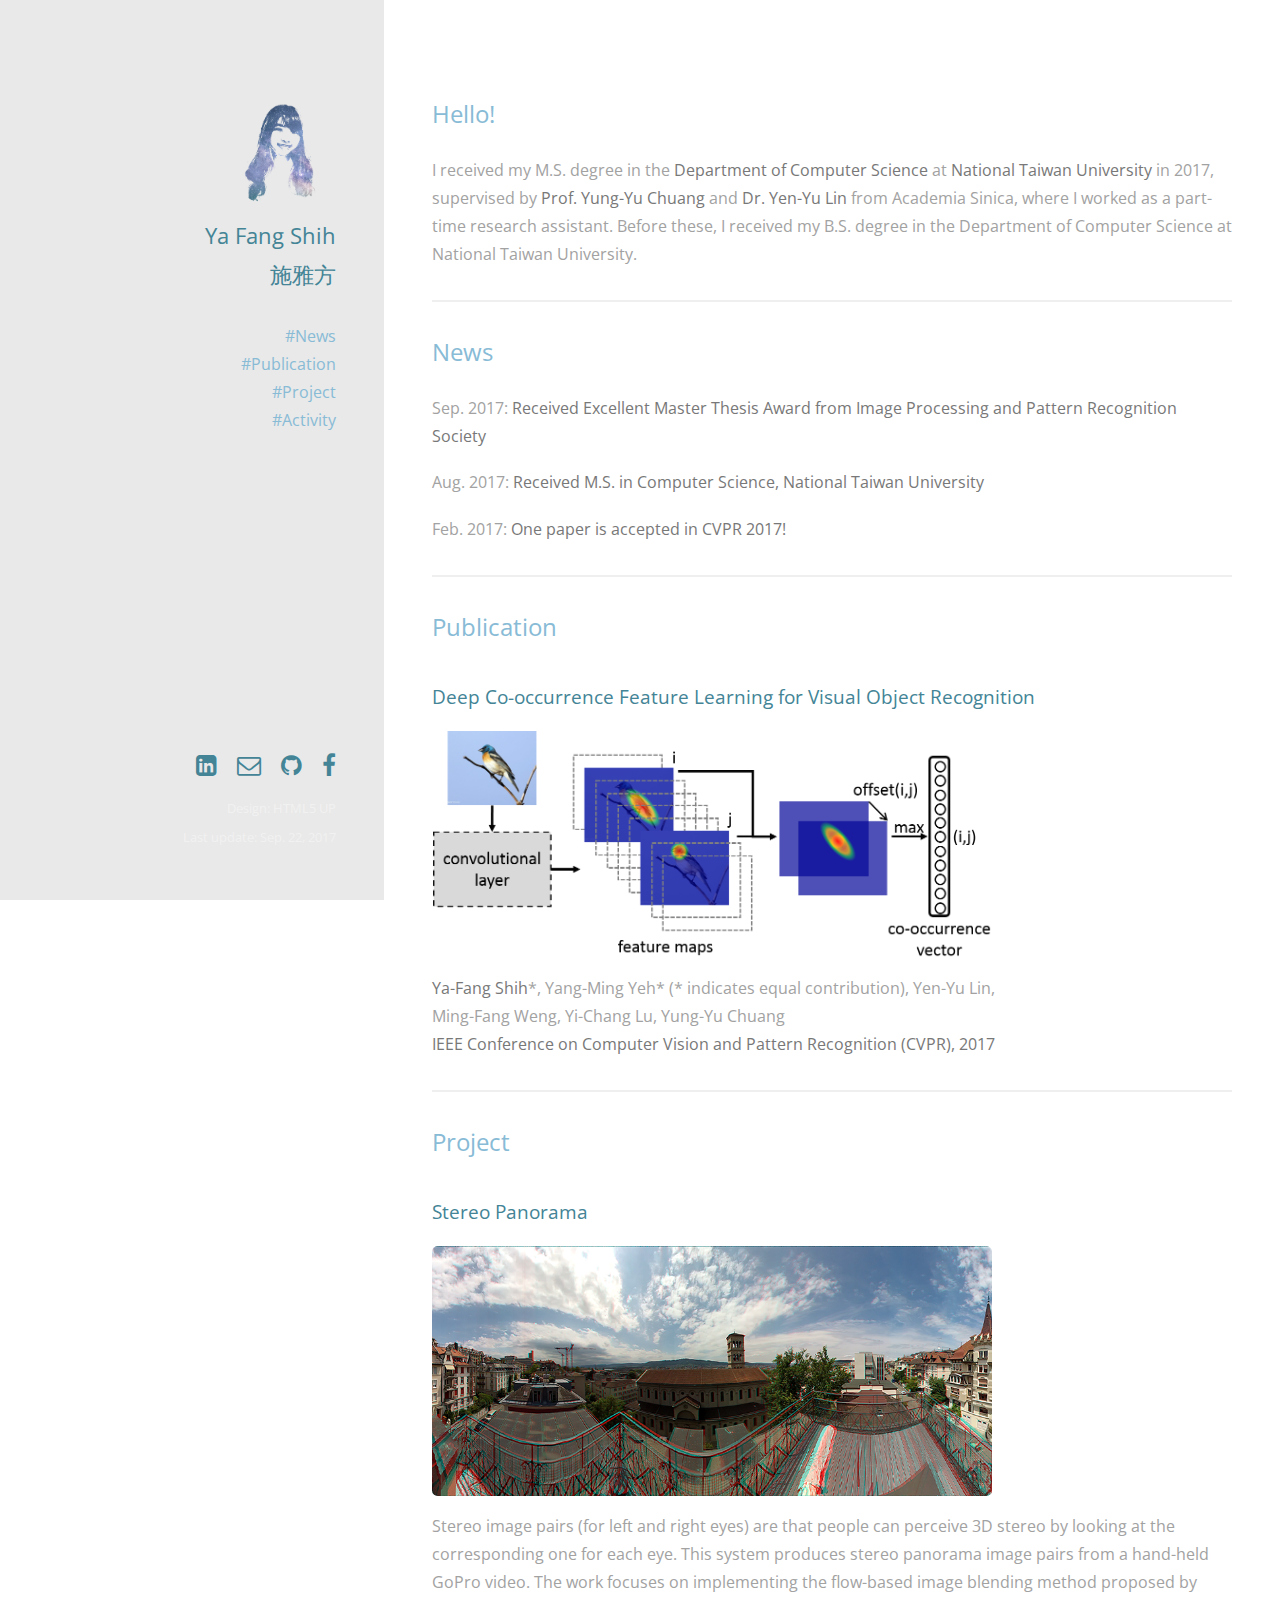
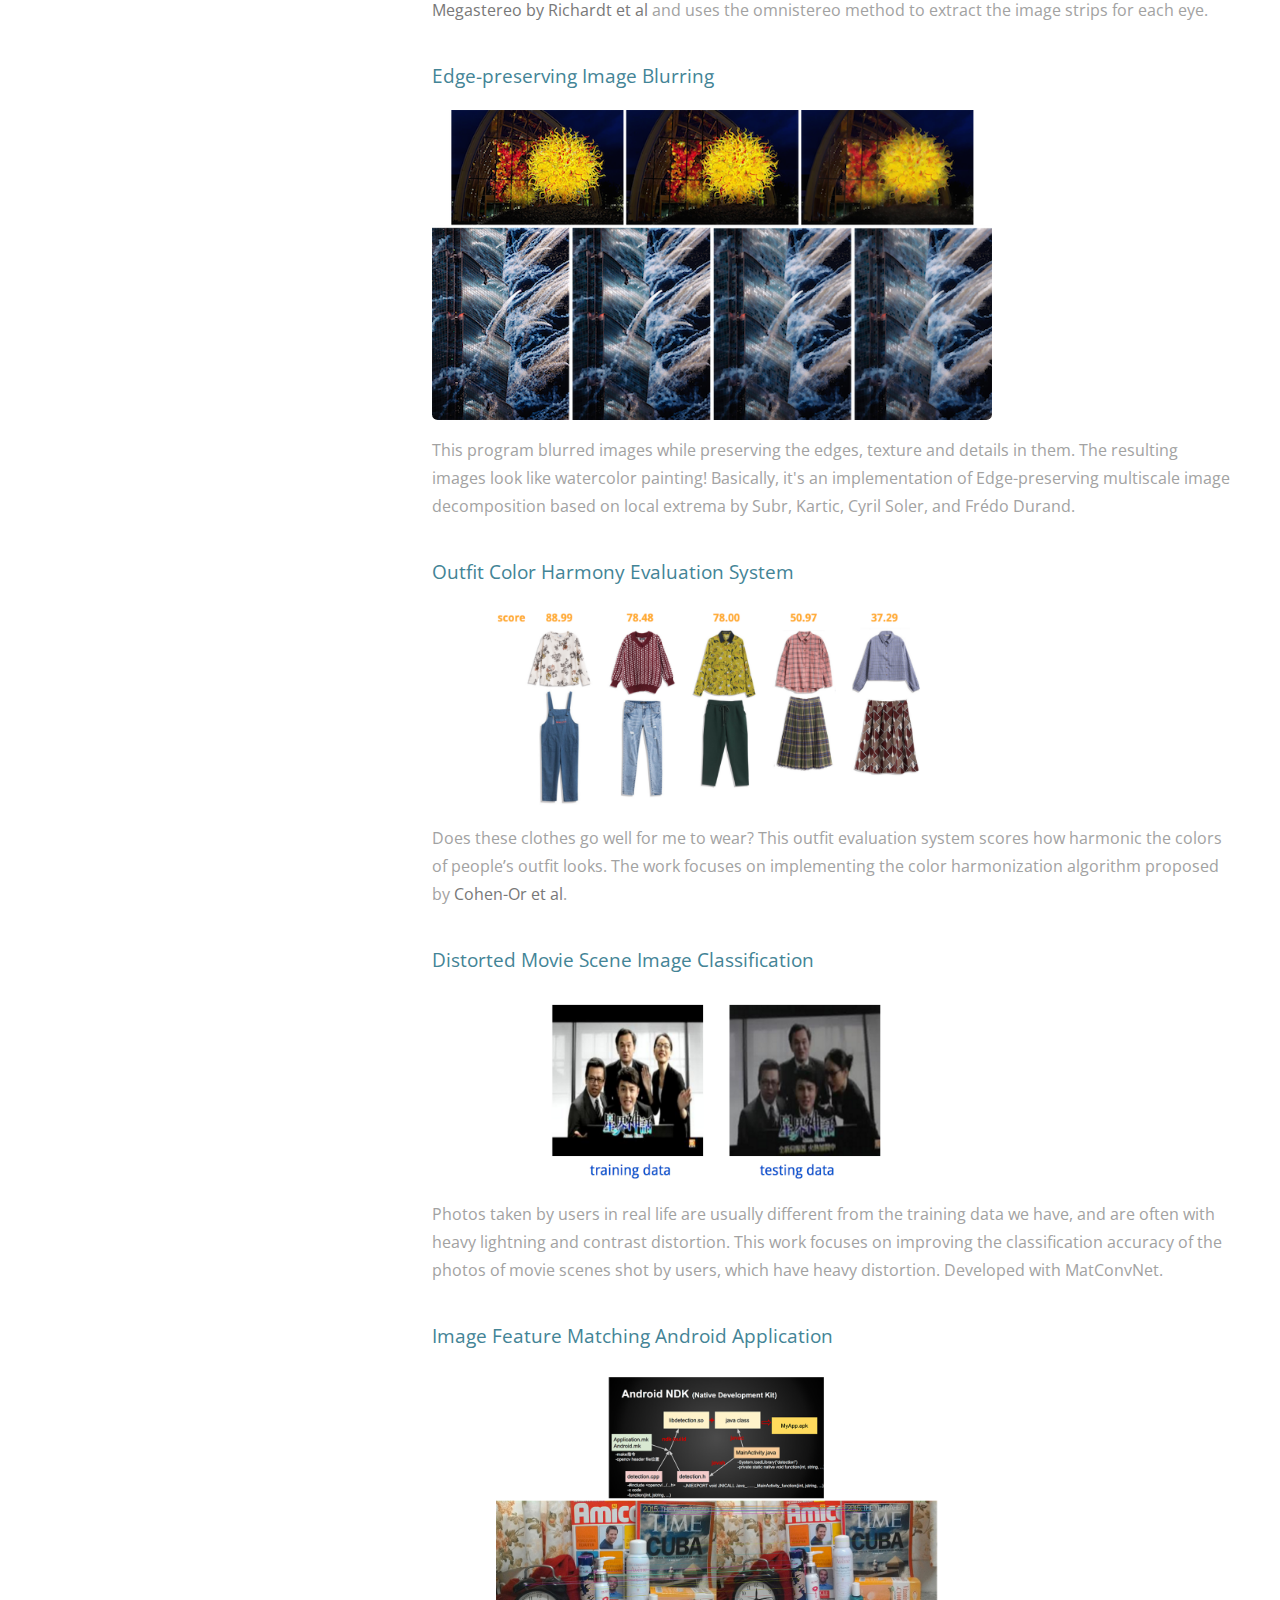
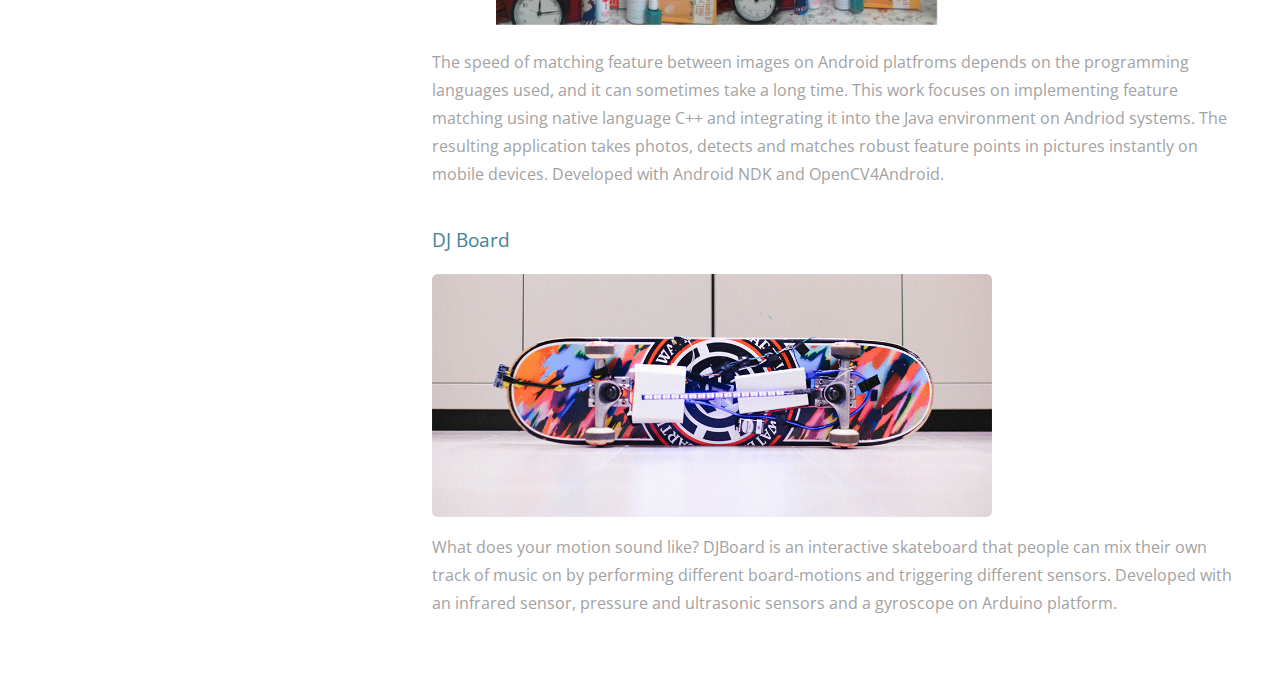
==== index.html @ df361d7d "[tmp]" ====
<!DOCTYPE HTML>
<!--
	Strata by HTML5 UP
	html5up.net | @ajlkn
	Free for personal and commercial use under the CCA 3.0 license (html5up.net/license)
-->
<html>
	<head>
		<title>Ya Fang Shih 施雅方</title>
		<meta charset="utf-8" />
		<meta name="viewport" content="width=device-width, initial-scale=1" />
		<!--[if lte IE 8]><script src="assets/js/ie/html5shiv.js"></script><![endif]-->
		<link rel="stylesheet" href="assets/css/main.css" />
		<link rel="stylesheet" type="text/css" href="https://fonts.googleapis.com/css?family=Lora">
		<link rel="stylesheet" type="text/css" href="https://fonts.googleapis.com/css?family=Open+Sans" />
		<!--[if lte IE 8]><link rel="stylesheet" href="assets/css/ie8.css" /><![endif]-->
	</head>
	<body id="top">

		<!-- Header -->
			<header id="header">
				<div class="inner">
					<a href="index.html#" class="image avatar"><img src="images/logo2.png" alt="" /></a>
					<h1><strong>Ya Fang Shih</strong></h1>
					<h1><strong>施雅方</strong></h1>
					
					<p><br /><a href="index.html#news">#News</a><br />
						<a href="index.html#publication">#Publication</a><br />
						<a href="index.html#project">#Project</a><br />
						<a href="activity.html">#Activity</a><br />
					</p>
				</div>
			</header>

		<!-- Main -->
			<div id="main">

				<!-- One -->
					<section id="one">
						<header class="major">
							<h4>Hello!</h4>
						</header>
						<p>I received my M.S. degree in the <strong>Department of Computer Science</strong> at <strong>National Taiwan University</strong> in 2017, supervised by <a href="https://www.csie.ntu.edu.tw/~cyy/">Prof. Yung-Yu Chuang</a> and <a href="https://www.citi.sinica.edu.tw/pages/yylin/">Dr. Yen-Yu Lin</a> from Academia Sinica, where I worked as a part-time research assistant. Before these, I received my B.S. degree in the Department of Computer Science at National Taiwan University.</p>
						<!--<p>My research interests are <strong>computer vision</strong> and <strong>deep learning</strong>.</p>
						<p><span style="background-color: #CAEBF2"><a href="file/Ya-Fang_Shih_resume.pdf">Please find my latest resume here</a>.</span></p>-->
						<!--<img src="images/ntulogo.png" class="image p40in"  alt="" />
						<img src="images/aslogo.jpg" class="image p20in"  alt="" />-->

					</section>
					<section id="news">
						<header class="major">
							<h4>News</h4>
						</header>
						<p>Sep. 2017:  <strong>Received Excellent Master Thesis Award from Image​ ​Processing​ ​and​ ​Pattern​ ​Recognition​ ​Society</strong></p>
						<p>Aug. 2017:  <strong>Received M.S. in Computer Science, National Taiwan University</strong></p>
						<p>Feb. 2017:  <strong>One paper is accepted in CVPR 2017!</strong></p>
					</section>

					</section>
					<section id="publication">
						<header class="major">
							<h4>Publication</h4>
						</header>
						<h3>Deep Co-occurrence Feature Learning for Visual Object Recognition</h3><a href="http://cvlab.citi.sinica.edu.tw/ProjectWeb/Deep-COOC/index.html"><img src="images/illustration.png"class="image p70" alt="" /></a>
						<p><strong>Ya-Fang Shih</strong>*, Yang-Ming Yeh* (* indicates equal contribution), Yen-Yu Lin,<br /> Ming-Fang Weng, Yi-Chang Lu, Yung-Yu Chuang<br />
						<strong><a href="http://cvpr2017.thecvf.com/">IEEE Conference on Computer Vision and Pattern Recognition (CVPR), 2017</a></strong></p>
					</section>

				<!-- Two -->
					<section id="project">
						<h4>Project</h4>
						<h3>Stereo Panorama</h3>
						<a href="https://yafangshih.github.io/stereo-pano/"><img src="images/stereopano.png" class="image p70" alt="" /></a>
						<p>Stereo image pairs (for left and right eyes) are that people can perceive 3D stereo by looking at the corresponding one for each eye. This system produces stereo panorama image pairs from a hand-held GoPro video. The work focuses on implementing the flow-based image blending method proposed by <a href="http://richardt.name/publications/megastereo/">Megastereo by Richardt et al</a> and uses the omnistereo method to extract the image strips for each eye.</p>

						<h3>Edge-preserving Image Blurring</h3>
						<a href="https://github.com/yafangshih/EdgePreserving-Blur"><img src="images/thumbs/edgepreserving.png" class="image p70" alt="" /></a>
						<p>This program blurred images while preserving the edges, texture and details in them. The resulting images look like watercolor painting! Basically, it's an implementation of Edge-preserving multiscale image decomposition based on local extrema by Subr, Kartic, Cyril Soler, and Frédo Durand.</p>

						<h3>Outfit Color Harmony Evaluation System</h3>     
						<img src="images/thumbs/clothes.png" class="image p70" alt="" />
 						<p>Does these clothes go well for me to wear? This outfit evaluation system scores how harmonic the colors of people’s outfit looks. The work focuses on implementing the color harmonization algorithm proposed by <a href="https://igl.ethz.ch/projects/color-harmonization/harmonization.pdf">Cohen-Or et al</a>.</p>

						<h3>Distorted Movie Scene Image Classification</h3>
						<img src="images/thumbs/dismovie.png" class="image p70" alt="" />
						<p>Photos taken by users in real life are usually different from the training data we have, and are often with heavy lightning and contrast distortion. This work focuses on improving the classification accuracy of the photos of movie scenes shot by users, which have heavy distortion. Developed with MatConvNet.</p>

						<h3>Image Feature Matching Android Application</h3>
						<img src="images/thumbs/app.png" class="image p70" alt="" />
						<p>The speed of matching feature between images on Android platfroms depends on the programming languages used, and it can sometimes take a long time. This work focuses on implementing feature matching using native language C++ and integrating it into the Java environment on Andriod systems. The resulting application takes photos, detects and matches robust feature points in pictures instantly on mobile devices. Developed with Android NDK and OpenCV4Android.</p>

						<h3>DJ Board</h3>
						<a href="http://silviachyou.github.io/DJBoard/"><img src="images/thumbs/dj.png" class="image p70" alt="" /></a>
						<p>What does your motion sound like? DJBoard is an interactive skateboard that people can mix their own track of music on by performing different board-motions and triggering different sensors. Developed with an infrared sensor, pressure and ultrasonic sensors and a gyroscope on Arduino platform.</p>

						

							<!--<div class="row">
							<article class="12u 12u$(xsmall) work-item">
								<h3>Stereo Panorama <a href="https://yafangshih.github.io/stereo-pano/"> [project page]</a></h3>
								<img src="images/fulls/stereopano.gif" class="image p70" alt="" />
								<p>A program that produces stereo panorama image pairs from a hand-held GoPro video.<br />
								Applied Omnistereo method to extract stereo strips and a flow-based method for image blending.<br /></p>

							</article>
							<article class="12u$ 12u$(xsmall) work-item">
								<h3>Deep Learning Image Classification System</h3>
								<img src="images/thumbs/movie.png" class="image p70" alt="" />

								<p>A system that classifies user-specified images which have heavy lightning and contrast distortion.<br />
								Applied methods that boosted accuracy with 26%. Trained with over 85,000 datas.</p>
							</article>
							<article class="12u 12u$(xsmall) work-item">
								<h3>Image Feature Matching Android App</h3>
								<img src="images/thumbs/androidapp40.png" class="image p70" alt="" />
								
								<p>An Android app that takes photos, detects and matches robust feature points in pictures instantly on mobile devices.<br /> 
									Programmed in C++ and Java. Developed with Android NDK and OpenCV4Android.</p>
							</article>
							<article class="12u$ 12u$(xsmall) work-item">
								<h3>DJ Board <a href="http://silviachyou.github.io/DJBoard/">[project page]</a></h3>
								<img src="images/thumbs/dj.png" class="image p70" alt="" />
								
								<p>A skateboard with Arduino that receives inputs of the user’s body motion to trigger different types of music effects.<br />
									Developed with an infrared sensor, pressure and ultrasonic sensors and a gyroscope on Arduino.</p>
									
							</article>
						
						</div>-->
<!--						<ul class="actions">
							<li><a href="#" class="button">Full Portfolio</a></li>
						</ul>
-->



			</div>

		<!-- Footer -->
			<footer id="footer">
				<div class="inner">
					<ul class="icons">
						<li><a href="https://www.linkedin.com/in/yafangshih/"> <i class="icon fa-linkedin-square" aria-hidden="true"></i></a></li>
						<li><a href="mailto:yfshih.tw@gmail.com" class="icon fa-envelope-o"><span class="label">Email</span></a></li>
						<li><a href="https://github.com/yafangshih" class="icon fa-github"><span class="label">github</span></a></li>
						<li><a href="https://www.facebook.com/yfshih.tw" class="icon fa-facebook"><span class="label">Facebook</span></a></li>
						
						
					</ul>
					<ul class="copyright">
						<!--<li>&copy; Ya Fang Shih</li><li>Design: <a href="http://html5up.net">HTML5 UP</a></li>-->
						<li>Design: <a href="http://html5up.net">HTML5 UP</a></li>
						<li>Last update: Sep. 22, 2017</li>
					</ul>
				</div>
			</footer>

		<!-- Scripts -->
			<script src="assets/js/jquery.min.js"></script>
			<script src="assets/js/jquery.poptrox.min.js"></script>
			<script src="assets/js/skel.min.js"></script>
			<script src="assets/js/util.js"></script>
			<!--[if lte IE 8]><script src="assets/js/ie/respond.min.js"></script><![endif]-->
			<script src="assets/js/main.js"></script>
			<script>
  (function(i,s,o,g,r,a,m){i['GoogleAnalyticsObject']=r;i[r]=i[r]||function(){
  (i[r].q=i[r].q||[]).push(arguments)},i[r].l=1*new Date();a=s.createElement(o),
  m=s.getElementsByTagName(o)[0];a.async=1;a.src=g;m.parentNode.insertBefore(a,m)
  })(window,document,'script','https://www.google-analytics.com/analytics.js','ga');

  ga('create', 'UA-55034971-2', 'auto');
  ga('send', 'pageview');

</script>
	</body>
</html>
---- assets/css/main.css ----
@import url("font-awesome.min.css");
@import url("https://fonts.googleapis.com/css?family=Source+Sans+Pro:400,400italic");

/*
	Strata by HTML5 UP
	html5up.net | @ajlkn
	Free for personal and commercial use under the CCA 3.0 license (html5up.net/license)
*/

/* Reset */

	html, body, div, span, applet, object, iframe, h1, h2, h3, h4, h5, h6, p, blockquote, pre, a, abbr, acronym, address, big, cite, code, del, dfn, em, img, ins, kbd, q, s, samp, small, strike, strong, sub, sup, tt, var, b, u, i, center, dl, dt, dd, ol, ul, li, fieldset, form, label, legend, table, caption, tbody, tfoot, thead, tr, th, td, article, aside, canvas, details, embed, figure, figcaption, footer, header, hgroup, menu, nav, output, ruby, section, summary, time, mark, audio, video {
		margin: 0;
		padding: 0;
		border: 0;
		font-size: 100%;
		font: inherit;
		vertical-align: baseline;
	}

	article, aside, details, figcaption, figure, footer, header, hgroup, menu, nav, section {
		display: block;
	}

	body {
		line-height: 1;
	}

	ol, ul {
		list-style: none;
	}

	blockquote, q {
		quotes: none;
	}

	blockquote:before, blockquote:after, q:before, q:after {
		content: '';
		content: none;
	}

	table {
		border-collapse: collapse;
		border-spacing: 0;
	}

	body {
		-webkit-text-size-adjust: none;
	}

/* Box Model */

	*, *:before, *:after {
		-moz-box-sizing: border-box;
		-webkit-box-sizing: border-box;
		box-sizing: border-box;
	}

/* Containers */

	.container {
		margin-left: auto;
		margin-right: auto;
	}

	.container.\31 25\25 {
		width: 100%;
		max-width: 1200px;
		min-width: 960px;
	}

	.container.\37 5\25 {
		width: 720px;
	}

	.container.\35 0\25 {
		width: 480px;
	}

	.container.\32 5\25 {
		width: 240px;
	}

	.container {
		width: 960px;
	}
	
	@media screen and (max-width: 1800px) {

		.container.\31 25\25 {
			width: 100%;
			max-width: 1200px;
			min-width: 960px;
		}

		.container.\37 5\25 {
			width: 720px;
		}

		.container.\35 0\25 {
			width: 480px;
		}

		.container.\32 5\25 {
			width: 240px;
		}

		.container {
			width: 960px;
		}

	}

	@media screen and (max-width: 1280px) {

		.container.\31 25\25 {
			width: 100%;
			max-width: 1200px;
			min-width: 960px;
		}

		.container.\37 5\25 {
			width: 720px;
		}

		.container.\35 0\25 {
			width: 480px;
		}

		.container.\32 5\25 {
			width: 240px;
		}

		.container {
			width: 960px;
		}

	}

	@media screen and (max-width: 980px) {

		.container.\31 25\25 {
			width: 100%;
			max-width: 1200px;
			min-width: 960px;
		}

		.container.\37 5\25 {
			width: 720px;
		}

		.container.\35 0\25 {
			width: 480px;
		}

		.container.\32 5\25 {
			width: 240px;
		}

		.container {
			width: 960px;
		}

	}

	@media screen and (max-width: 736px) {

		.container.\31 25\25 {
			width: 100%;
			max-width: 1200px;
			min-width: 960px;
		}

		.container.\37 5\25 {
			width: 720px;
		}

		.container.\35 0\25 {
			width: 480px;
		}

		.container.\32 5\25 {
			width: 240px;
		}

		.container {
			width: 960px;
		}

	}

	@media screen and (max-width: 480px) {

		.container.\31 25\25 {
			width: 100%;
			max-width: 1200px;
			min-width: 960px;
		}

		.container.\37 5\25 {
			width: 720px;
		}

		.container.\35 0\25 {
			width: 480px;
		}

		.container.\32 5\25 {
			width: 240px;
		}

		.container {
			width: 960px;
		}

	}

/* Grid */

	.row {
		border-bottom: solid 1px transparent;
		-moz-box-sizing: border-box;
		-webkit-box-sizing: border-box;
		box-sizing: border-box;
	}

	.row > * {
		float: left;
		-moz-box-sizing: border-box;
		-webkit-box-sizing: border-box;
		box-sizing: border-box;
	}

	.row:after, .row:before {
		content: '';
		display: block;
		clear: both;
		height: 0;
	}

	.row.uniform > * > :first-child {
		margin-top: 0;
	}

	.row.uniform > * > :last-child {
		margin-bottom: 0;
	}

	.row.\30 \25 > * {
		padding: 0 0 0 0em;
	}

	.row.\30 \25 {
		margin: 0 0 -1px 0em;
	}

	.row.uniform.\30 \25 > * {
		padding: 0em 0 0 0em;
	}

	.row.uniform.\30 \25 {
		margin: 0em 0 -1px 0em;
	}

	.row > * {
		padding: 0 0 0 2.5em;
	}

	.row {
		margin: 0 0 -1px -2.5em;
	}

	.row.uniform > * {
		padding: 2.5em 0 0 2.5em;
	}

	.row.uniform {
		margin: -2.5em 0 -1px -2.5em;
	}

	.row.\32 00\25 > * {
		padding: 0 0 0 5em;
	}

	.row.\32 00\25 {
		margin: 0 0 -1px -5em;
	}

	.row.uniform.\32 00\25 > * {
		padding: 5em 0 0 5em;
	}

	.row.uniform.\32 00\25 {
		margin: -5em 0 -1px -5em;
	}

	.row.\31 50\25 > * {
		padding: 0 0 0 3.75em;
	}

	.row.\31 50\25 {
		margin: 0 0 -1px -3.75em;
	}

	.row.uniform.\31 50\25 > * {
		padding: 3.75em 0 0 3.75em;
	}

	.row.uniform.\31 50\25 {
		margin: -3.75em 0 -1px -3.75em;
	}

	.row.\35 0\25 > * {
		padding: 0 0 0 1.25em;
	}

	.row.\35 0\25 {
		margin: 0 0 -1px -1.25em;
	}

	.row.uniform.\35 0\25 > * {
		padding: 1.25em 0 0 1.25em;
	}

	.row.uniform.\35 0\25 {
		margin: -1.25em 0 -1px -1.25em;
	}

	.row.\32 5\25 > * {
		padding: 0 0 0 0.625em;
	}

	.row.\32 5\25 {
		margin: 0 0 -1px -0.625em;
	}

	.row.uniform.\32 5\25 > * {
		padding: 0.625em 0 0 0.625em;
	}

	.row.uniform.\32 5\25 {
		margin: -0.625em 0 -1px -0.625em;
	}

	.\31 2u, .\31 2u\24 {
		width: 100%;
		clear: none;
		margin-left: 0;
	}

	.\31 1u, .\31 1u\24 {
		width: 91.6666666667%;
		clear: none;
		margin-left: 0;
	}

	.\31 0u, .\31 0u\24 {
		width: 83.3333333333%;
		clear: none;
		margin-left: 0;
	}

	.\39 u, .\39 u\24 {
		width: 75%;
		clear: none;
		margin-left: 0;
	}

	.\38 u, .\38 u\24 {
		width: 66.6666666667%;
		clear: none;
		margin-left: 0;
	}

	.\37 u, .\37 u\24 {
		width: 58.3333333333%;
		clear: none;
		margin-left: 0;
	}

	.\36 u, .\36 u\24 {
		width: 50%;
		clear: none;
		margin-left: 0;
	}

	.\35 u, .\35 u\24 {
		width: 41.6666666667%;
		clear: none;
		margin-left: 0;
	}

	.\34 u, .\34 u\24 {
		width: 33.3333333333%;
		clear: none;
		margin-left: 0;
	}

	.\33 u, .\33 u\24 {
		width: 25%;
		clear: none;
		margin-left: 0;
	}

	.\32 u, .\32 u\24 {
		width: 16.6666666667%;
		clear: none;
		margin-left: 0;
	}

	.\31 u, .\31 u\24 {
		width: 8.3333333333%;
		clear: none;
		margin-left: 0;
	}

	.\31 2u\24 + *,
	.\31 1u\24 + *,
	.\31 0u\24 + *,
	.\39 u\24 + *,
	.\38 u\24 + *,
	.\37 u\24 + *,
	.\36 u\24 + *,
	.\35 u\24 + *,
	.\34 u\24 + *,
	.\33 u\24 + *,
	.\32 u\24 + *,
	.\31 u\24 + * {
		clear: left;
	}

	.\-11u {
		margin-left: 91.66667%;
	}

	.\-10u {
		margin-left: 83.33333%;
	}

	.\-9u {
		margin-left: 75%;
	}

	.\-8u {
		margin-left: 66.66667%;
	}

	.\-7u {
		margin-left: 58.33333%;
	}

	.\-6u {
		margin-left: 50%;
	}

	.\-5u {
		margin-left: 41.66667%;
	}

	.\-4u {
		margin-left: 33.33333%;
	}

	.\-3u {
		margin-left: 25%;
	}

	.\-2u {
		margin-left: 16.66667%;
	}

	.\-1u {
		margin-left: 8.33333%;
	}

	@media screen and (max-width: 1800px) {

		.row > * {
			padding: 0 0 0 2.5em;
		}

		.row {
			margin: 0 0 -1px -2.5em;
		}

		.row.uniform > * {
			padding: 2.5em 0 0 2.5em;
		}

		.row.uniform {
			margin: -2.5em 0 -1px -2.5em;
		}

		.row.\32 00\25 > * {
			padding: 0 0 0 5em;
		}

		.row.\32 00\25 {
			margin: 0 0 -1px -5em;
		}

		.row.uniform.\32 00\25 > * {
			padding: 5em 0 0 5em;
		}

		.row.uniform.\32 00\25 {
			margin: -5em 0 -1px -5em;
		}

		.row.\31 50\25 > * {
			padding: 0 0 0 3.75em;
		}

		.row.\31 50\25 {
			margin: 0 0 -1px -3.75em;
		}

		.row.uniform.\31 50\25 > * {
			padding: 3.75em 0 0 3.75em;
		}

		.row.uniform.\31 50\25 {
			margin: -3.75em 0 -1px -3.75em;
		}

		.row.\35 0\25 > * {
			padding: 0 0 0 1.25em;
		}

		.row.\35 0\25 {
			margin: 0 0 -1px -1.25em;
		}

		.row.uniform.\35 0\25 > * {
			padding: 1.25em 0 0 1.25em;
		}

		.row.uniform.\35 0\25 {
			margin: -1.25em 0 -1px -1.25em;
		}

		.row.\32 5\25 > * {
			padding: 0 0 0 0.625em;
		}

		.row.\32 5\25 {
			margin: 0 0 -1px -0.625em;
		}

		.row.uniform.\32 5\25 > * {
			padding: 0.625em 0 0 0.625em;
		}

		.row.uniform.\32 5\25 {
			margin: -0.625em 0 -1px -0.625em;
		}

		.\31 2u\28xlarge\29, .\31 2u\24\28xlarge\29 {
			width: 100%;
			clear: none;
			margin-left: 0;
		}

		.\31 1u\28xlarge\29, .\31 1u\24\28xlarge\29 {
			width: 91.6666666667%;
			clear: none;
			margin-left: 0;
		}

		.\31 0u\28xlarge\29, .\31 0u\24\28xlarge\29 {
			width: 83.3333333333%;
			clear: none;
			margin-left: 0;
		}

		.\39 u\28xlarge\29, .\39 u\24\28xlarge\29 {
			width: 75%;
			clear: none;
			margin-left: 0;
		}

		.\38 u\28xlarge\29, .\38 u\24\28xlarge\29 {
			width: 66.6666666667%;
			clear: none;
			margin-left: 0;
		}

		.\37 u\28xlarge\29, .\37 u\24\28xlarge\29 {
			width: 58.3333333333%;
			clear: none;
			margin-left: 0;
		}

		.\36 u\28xlarge\29, .\36 u\24\28xlarge\29 {
			width: 50%;
			clear: none;
			margin-left: 0;
		}

		.\35 u\28xlarge\29, .\35 u\24\28xlarge\29 {
			width: 41.6666666667%;
			clear: none;
			margin-left: 0;
		}

		.\34 u\28xlarge\29, .\34 u\24\28xlarge\29 {
			width: 33.3333333333%;
			clear: none;
			margin-left: 0;
		}

		.\33 u\28xlarge\29, .\33 u\24\28xlarge\29 {
			width: 25%;
			clear: none;
			margin-left: 0;
		}

		.\32 u\28xlarge\29, .\32 u\24\28xlarge\29 {
			width: 16.6666666667%;
			clear: none;
			margin-left: 0;
		}

		.\31 u\28xlarge\29, .\31 u\24\28xlarge\29 {
			width: 8.3333333333%;
			clear: none;
			margin-left: 0;
		}

		.\31 2u\24\28xlarge\29 + *,
		.\31 1u\24\28xlarge\29 + *,
		.\31 0u\24\28xlarge\29 + *,
		.\39 u\24\28xlarge\29 + *,
		.\38 u\24\28xlarge\29 + *,
		.\37 u\24\28xlarge\29 + *,
		.\36 u\24\28xlarge\29 + *,
		.\35 u\24\28xlarge\29 + *,
		.\34 u\24\28xlarge\29 + *,
		.\33 u\24\28xlarge\29 + *,
		.\32 u\24\28xlarge\29 + *,
		.\31 u\24\28xlarge\29 + * {
			clear: left;
		}

		.\-11u\28xlarge\29 {
			margin-left: 91.66667%;
		}

		.\-10u\28xlarge\29 {
			margin-left: 83.33333%;
		}

		.\-9u\28xlarge\29 {
			margin-left: 75%;
		}

		.\-8u\28xlarge\29 {
			margin-left: 66.66667%;
		}

		.\-7u\28xlarge\29 {
			margin-left: 58.33333%;
		}

		.\-6u\28xlarge\29 {
			margin-left: 50%;
		}

		.\-5u\28xlarge\29 {
			margin-left: 41.66667%;
		}

		.\-4u\28xlarge\29 {
			margin-left: 33.33333%;
		}

		.\-3u\28xlarge\29 {
			margin-left: 25%;
		}

		.\-2u\28xlarge\29 {
			margin-left: 16.66667%;
		}

		.\-1u\28xlarge\29 {
			margin-left: 8.33333%;
		}

	}

	@media screen and (max-width: 1280px) {

		.row > * {
			padding: 0 0 0 2em;
		}

		.row {
			margin: 0 0 -1px -2em;
		}

		.row.uniform > * {
			padding: 2em 0 0 2em;
		}

		.row.uniform {
			margin: -2em 0 -1px -2em;
		}

		.row.\32 00\25 > * {
			padding: 0 0 0 4em;
		}

		.row.\32 00\25 {
			margin: 0 0 -1px -4em;
		}

		.row.uniform.\32 00\25 > * {
			padding: 4em 0 0 4em;
		}

		.row.uniform.\32 00\25 {
			margin: -4em 0 -1px -4em;
		}

		.row.\31 50\25 > * {
			padding: 0 0 0 3em;
		}

		.row.\31 50\25 {
			margin: 0 0 -1px -3em;
		}

		.row.uniform.\31 50\25 > * {
			padding: 3em 0 0 3em;
		}

		.row.uniform.\31 50\25 {
			margin: -3em 0 -1px -3em;
		}

		.row.\35 0\25 > * {
			padding: 0 0 0 1em;
		}

		.row.\35 0\25 {
			margin: 0 0 -1px -1em;
		}

		.row.uniform.\35 0\25 > * {
			padding: 1em 0 0 1em;
		}

		.row.uniform.\35 0\25 {
			margin: -1em 0 -1px -1em;
		}

		.row.\32 5\25 > * {
			padding: 0 0 0 0.5em;
		}

		.row.\32 5\25 {
			margin: 0 0 -1px -0.5em;
		}

		.row.uniform.\32 5\25 > * {
			padding: 0.5em 0 0 0.5em;
		}

		.row.uniform.\32 5\25 {
			margin: -0.5em 0 -1px -0.5em;
		}

		.\31 2u\28large\29, .\31 2u\24\28large\29 {
			width: 100%;
			clear: none;
			margin-left: 0;
		}

		.\31 1u\28large\29, .\31 1u\24\28large\29 {
			width: 91.6666666667%;
			clear: none;
			margin-left: 0;
		}

		.\31 0u\28large\29, .\31 0u\24\28large\29 {
			width: 83.3333333333%;
			clear: none;
			margin-left: 0;
		}

		.\39 u\28large\29, .\39 u\24\28large\29 {
			width: 75%;
			clear: none;
			margin-left: 0;
		}

		.\38 u\28large\29, .\38 u\24\28large\29 {
			width: 66.6666666667%;
			clear: none;
			margin-left: 0;
		}

		.\37 u\28large\29, .\37 u\24\28large\29 {
			width: 58.3333333333%;
			clear: none;
			margin-left: 0;
		}

		.\36 u\28large\29, .\36 u\24\28large\29 {
			width: 50%;
			clear: none;
			margin-left: 0;
		}

		.\35 u\28large\29, .\35 u\24\28large\29 {
			width: 41.6666666667%;
			clear: none;
			margin-left: 0;
		}

		.\34 u\28large\29, .\34 u\24\28large\29 {
			width: 33.3333333333%;
			clear: none;
			margin-left: 0;
		}

		.\33 u\28large\29, .\33 u\24\28large\29 {
			width: 25%;
			clear: none;
			margin-left: 0;
		}

		.\32 u\28large\29, .\32 u\24\28large\29 {
			width: 16.6666666667%;
			clear: none;
			margin-left: 0;
		}

		.\31 u\28large\29, .\31 u\24\28large\29 {
			width: 8.3333333333%;
			clear: none;
			margin-left: 0;
		}

		.\31 2u\24\28large\29 + *,
		.\31 1u\24\28large\29 + *,
		.\31 0u\24\28large\29 + *,
		.\39 u\24\28large\29 + *,
		.\38 u\24\28large\29 + *,
		.\37 u\24\28large\29 + *,
		.\36 u\24\28large\29 + *,
		.\35 u\24\28large\29 + *,
		.\34 u\24\28large\29 + *,
		.\33 u\24\28large\29 + *,
		.\32 u\24\28large\29 + *,
		.\31 u\24\28large\29 + * {
			clear: left;
		}

		.\-11u\28large\29 {
			margin-left: 91.66667%;
		}

		.\-10u\28large\29 {
			margin-left: 83.33333%;
		}

		.\-9u\28large\29 {
			margin-left: 75%;
		}

		.\-8u\28large\29 {
			margin-left: 66.66667%;
		}

		.\-7u\28large\29 {
			margin-left: 58.33333%;
		}

		.\-6u\28large\29 {
			margin-left: 50%;
		}

		.\-5u\28large\29 {
			margin-left: 41.66667%;
		}

		.\-4u\28large\29 {
			margin-left: 33.33333%;
		}

		.\-3u\28large\29 {
			margin-left: 25%;
		}

		.\-2u\28large\29 {
			margin-left: 16.66667%;
		}

		.\-1u\28large\29 {
			margin-left: 8.33333%;
		}

	}

	@media screen and (max-width: 980px) {

		.row > * {
			padding: 0 0 0 2em;
		}

		.row {
			margin: 0 0 -1px -2em;
		}

		.row.uniform > * {
			padding: 2em 0 0 2em;
		}

		.row.uniform {
			margin: -2em 0 -1px -2em;
		}

		.row.\32 00\25 > * {
			padding: 0 0 0 4em;
		}

		.row.\32 00\25 {
			margin: 0 0 -1px -4em;
		}

		.row.uniform.\32 00\25 > * {
			padding: 4em 0 0 4em;
		}

		.row.uniform.\32 00\25 {
			margin: -4em 0 -1px -4em;
		}

		.row.\31 50\25 > * {
			padding: 0 0 0 3em;
		}

		.row.\31 50\25 {
			margin: 0 0 -1px -3em;
		}

		.row.uniform.\31 50\25 > * {
			padding: 3em 0 0 3em;
		}

		.row.uniform.\31 50\25 {
			margin: -3em 0 -1px -3em;
		}

		.row.\35 0\25 > * {
			padding: 0 0 0 1em;
		}

		.row.\35 0\25 {
			margin: 0 0 -1px -1em;
		}

		.row.uniform.\35 0\25 > * {
			padding: 1em 0 0 1em;
		}

		.row.uniform.\35 0\25 {
			margin: -1em 0 -1px -1em;
		}

		.row.\32 5\25 > * {
			padding: 0 0 0 0.5em;
		}

		.row.\32 5\25 {
			margin: 0 0 -1px -0.5em;
		}

		.row.uniform.\32 5\25 > * {
			padding: 0.5em 0 0 0.5em;
		}

		.row.uniform.\32 5\25 {
			margin: -0.5em 0 -1px -0.5em;
		}

		.\31 2u\28medium\29, .\31 2u\24\28medium\29 {
			width: 100%;
			clear: none;
			margin-left: 0;
		}

		.\31 1u\28medium\29, .\31 1u\24\28medium\29 {
			width: 91.6666666667%;
			clear: none;
			margin-left: 0;
		}

		.\31 0u\28medium\29, .\31 0u\24\28medium\29 {
			width: 83.3333333333%;
			clear: none;
			margin-left: 0;
		}

		.\39 u\28medium\29, .\39 u\24\28medium\29 {
			width: 75%;
			clear: none;
			margin-left: 0;
		}

		.\38 u\28medium\29, .\38 u\24\28medium\29 {
			width: 66.6666666667%;
			clear: none;
			margin-left: 0;
		}

		.\37 u\28medium\29, .\37 u\24\28medium\29 {
			width: 58.3333333333%;
			clear: none;
			margin-left: 0;
		}

		.\36 u\28medium\29, .\36 u\24\28medium\29 {
			width: 50%;
			clear: none;
			margin-left: 0;
		}

		.\35 u\28medium\29, .\35 u\24\28medium\29 {
			width: 41.6666666667%;
			clear: none;
			margin-left: 0;
		}

		.\34 u\28medium\29, .\34 u\24\28medium\29 {
			width: 33.3333333333%;
			clear: none;
			margin-left: 0;
		}

		.\33 u\28medium\29, .\33 u\24\28medium\29 {
			width: 25%;
			clear: none;
			margin-left: 0;
		}

		.\32 u\28medium\29, .\32 u\24\28medium\29 {
			width: 16.6666666667%;
			clear: none;
			margin-left: 0;
		}

		.\31 u\28medium\29, .\31 u\24\28medium\29 {
			width: 8.3333333333%;
			clear: none;
			margin-left: 0;
		}

		.\31 2u\24\28medium\29 + *,
		.\31 1u\24\28medium\29 + *,
		.\31 0u\24\28medium\29 + *,
		.\39 u\24\28medium\29 + *,
		.\38 u\24\28medium\29 + *,
		.\37 u\24\28medium\29 + *,
		.\36 u\24\28medium\29 + *,
		.\35 u\24\28medium\29 + *,
		.\34 u\24\28medium\29 + *,
		.\33 u\24\28medium\29 + *,
		.\32 u\24\28medium\29 + *,
		.\31 u\24\28medium\29 + * {
			clear: left;
		}

		.\-11u\28medium\29 {
			margin-left: 91.66667%;
		}

		.\-10u\28medium\29 {
			margin-left: 83.33333%;
		}

		.\-9u\28medium\29 {
			margin-left: 75%;
		}

		.\-8u\28medium\29 {
			margin-left: 66.66667%;
		}

		.\-7u\28medium\29 {
			margin-left: 58.33333%;
		}

		.\-6u\28medium\29 {
			margin-left: 50%;
		}

		.\-5u\28medium\29 {
			margin-left: 41.66667%;
		}

		.\-4u\28medium\29 {
			margin-left: 33.33333%;
		}

		.\-3u\28medium\29 {
			margin-left: 25%;
		}

		.\-2u\28medium\29 {
			margin-left: 16.66667%;
		}

		.\-1u\28medium\29 {
			margin-left: 8.33333%;
		}

	}

	@media screen and (max-width: 736px) {

		.row > * {
			padding: 0 0 0 1.5em;
		}

		.row {
			margin: 0 0 -1px -1.5em;
		}

		.row.uniform > * {
			padding: 1.5em 0 0 1.5em;
		}

		.row.uniform {
			margin: -1.5em 0 -1px -1.5em;
		}

		.row.\32 00\25 > * {
			padding: 0 0 0 3em;
		}

		.row.\32 00\25 {
			margin: 0 0 -1px -3em;
		}

		.row.uniform.\32 00\25 > * {
			padding: 3em 0 0 3em;
		}

		.row.uniform.\32 00\25 {
			margin: -3em 0 -1px -3em;
		}

		.row.\31 50\25 > * {
			padding: 0 0 0 2.25em;
		}

		.row.\31 50\25 {
			margin: 0 0 -1px -2.25em;
		}

		.row.uniform.\31 50\25 > * {
			padding: 2.25em 0 0 2.25em;
		}

		.row.uniform.\31 50\25 {
			margin: -2.25em 0 -1px -2.25em;
		}

		.row.\35 0\25 > * {
			padding: 0 0 0 0.75em;
		}

		.row.\35 0\25 {
			margin: 0 0 -1px -0.75em;
		}

		.row.uniform.\35 0\25 > * {
			padding: 0.75em 0 0 0.75em;
		}

		.row.uniform.\35 0\25 {
			margin: -0.75em 0 -1px -0.75em;
		}

		.row.\32 5\25 > * {
			padding: 0 0 0 0.375em;
		}

		.row.\32 5\25 {
			margin: 0 0 -1px -0.375em;
		}

		.row.uniform.\32 5\25 > * {
			padding: 0.375em 0 0 0.375em;
		}

		.row.uniform.\32 5\25 {
			margin: -0.375em 0 -1px -0.375em;
		}

		.\31 2u\28small\29, .\31 2u\24\28small\29 {
			width: 100%;
			clear: none;
			margin-left: 0;
		}

		.\31 1u\28small\29, .\31 1u\24\28small\29 {
			width: 91.6666666667%;
			clear: none;
			margin-left: 0;
		}

		.\31 0u\28small\29, .\31 0u\24\28small\29 {
			width: 83.3333333333%;
			clear: none;
			margin-left: 0;
		}

		.\39 u\28small\29, .\39 u\24\28small\29 {
			width: 75%;
			clear: none;
			margin-left: 0;
		}

		.\38 u\28small\29, .\38 u\24\28small\29 {
			width: 66.6666666667%;
			clear: none;
			margin-left: 0;
		}

		.\37 u\28small\29, .\37 u\24\28small\29 {
			width: 58.3333333333%;
			clear: none;
			margin-left: 0;
		}

		.\36 u\28small\29, .\36 u\24\28small\29 {
			width: 50%;
			clear: none;
			margin-left: 0;
		}

		.\35 u\28small\29, .\35 u\24\28small\29 {
			width: 41.6666666667%;
			clear: none;
			margin-left: 0;
		}

		.\34 u\28small\29, .\34 u\24\28small\29 {
			width: 33.3333333333%;
			clear: none;
			margin-left: 0;
		}

		.\33 u\28small\29, .\33 u\24\28small\29 {
			width: 25%;
			clear: none;
			margin-left: 0;
		}

		.\32 u\28small\29, .\32 u\24\28small\29 {
			width: 16.6666666667%;
			clear: none;
			margin-left: 0;
		}

		.\31 u\28small\29, .\31 u\24\28small\29 {
			width: 8.3333333333%;
			clear: none;
			margin-left: 0;
		}

		.\31 2u\24\28small\29 + *,
		.\31 1u\24\28small\29 + *,
		.\31 0u\24\28small\29 + *,
		.\39 u\24\28small\29 + *,
		.\38 u\24\28small\29 + *,
		.\37 u\24\28small\29 + *,
		.\36 u\24\28small\29 + *,
		.\35 u\24\28small\29 + *,
		.\34 u\24\28small\29 + *,
		.\33 u\24\28small\29 + *,
		.\32 u\24\28small\29 + *,
		.\31 u\24\28small\29 + * {
			clear: left;
		}

		.\-11u\28small\29 {
			margin-left: 91.66667%;
		}

		.\-10u\28small\29 {
			margin-left: 83.33333%;
		}

		.\-9u\28small\29 {
			margin-left: 75%;
		}

		.\-8u\28small\29 {
			margin-left: 66.66667%;
		}

		.\-7u\28small\29 {
			margin-left: 58.33333%;
		}

		.\-6u\28small\29 {
			margin-left: 50%;
		}

		.\-5u\28small\29 {
			margin-left: 41.66667%;
		}

		.\-4u\28small\29 {
			margin-left: 33.33333%;
		}

		.\-3u\28small\29 {
			margin-left: 25%;
		}

		.\-2u\28small\29 {
			margin-left: 16.66667%;
		}

		.\-1u\28small\29 {
			margin-left: 8.33333%;
		}

	}

	@media screen and (max-width: 480px) {

		.row > * {
			padding: 0 0 0 1.5em;
		}

		.row {
			margin: 0 0 -1px -1.5em;
		}

		.row.uniform > * {
			padding: 1.5em 0 0 1.5em;
		}

		.row.uniform {
			margin: -1.5em 0 -1px -1.5em;
		}

		.row.\32 00\25 > * {
			padding: 0 0 0 3em;
		}

		.row.\32 00\25 {
			margin: 0 0 -1px -3em;
		}

		.row.uniform.\32 00\25 > * {
			padding: 3em 0 0 3em;
		}

		.row.uniform.\32 00\25 {
			margin: -3em 0 -1px -3em;
		}

		.row.\31 50\25 > * {
			padding: 0 0 0 2.25em;
		}

		.row.\31 50\25 {
			margin: 0 0 -1px -2.25em;
		}

		.row.uniform.\31 50\25 > * {
			padding: 2.25em 0 0 2.25em;
		}

		.row.uniform.\31 50\25 {
			margin: -2.25em 0 -1px -2.25em;
		}

		.row.\35 0\25 > * {
			padding: 0 0 0 0.75em;
		}

		.row.\35 0\25 {
			margin: 0 0 -1px -0.75em;
		}

		.row.uniform.\35 0\25 > * {
			padding: 0.75em 0 0 0.75em;
		}

		.row.uniform.\35 0\25 {
			margin: -0.75em 0 -1px -0.75em;
		}

		.row.\32 5\25 > * {
			padding: 0 0 0 0.375em;
		}

		.row.\32 5\25 {
			margin: 0 0 -1px -0.375em;
		}

		.row.uniform.\32 5\25 > * {
			padding: 0.375em 0 0 0.375em;
		}

		.row.uniform.\32 5\25 {
			margin: -0.375em 0 -1px -0.375em;
		}

		.\31 2u\28xsmall\29, .\31 2u\24\28xsmall\29 {
			width: 100%;
			clear: none;
			margin-left: 0;
		}

		.\31 1u\28xsmall\29, .\31 1u\24\28xsmall\29 {
			width: 91.6666666667%;
			clear: none;
			margin-left: 0;
		}

		.\31 0u\28xsmall\29, .\31 0u\24\28xsmall\29 {
			width: 83.3333333333%;
			clear: none;
			margin-left: 0;
		}

		.\39 u\28xsmall\29, .\39 u\24\28xsmall\29 {
			width: 75%;
			clear: none;
			margin-left: 0;
		}

		.\38 u\28xsmall\29, .\38 u\24\28xsmall\29 {
			width: 66.6666666667%;
			clear: none;
			margin-left: 0;
		}

		.\37 u\28xsmall\29, .\37 u\24\28xsmall\29 {
			width: 58.3333333333%;
			clear: none;
			margin-left: 0;
		}

		.\36 u\28xsmall\29, .\36 u\24\28xsmall\29 {
			width: 50%;
			clear: none;
			margin-left: 0;
		}

		.\35 u\28xsmall\29, .\35 u\24\28xsmall\29 {
			width: 41.6666666667%;
			clear: none;
			margin-left: 0;
		}

		.\34 u\28xsmall\29, .\34 u\24\28xsmall\29 {
			width: 33.3333333333%;
			clear: none;
			margin-left: 0;
		}

		.\33 u\28xsmall\29, .\33 u\24\28xsmall\29 {
			width: 25%;
			clear: none;
			margin-left: 0;
		}

		.\32 u\28xsmall\29, .\32 u\24\28xsmall\29 {
			width: 16.6666666667%;
			clear: none;
			margin-left: 0;
		}

		.\31 u\28xsmall\29, .\31 u\24\28xsmall\29 {
			width: 8.3333333333%;
			clear: none;
			margin-left: 0;
		}

		.\31 2u\24\28xsmall\29 + *,
		.\31 1u\24\28xsmall\29 + *,
		.\31 0u\24\28xsmall\29 + *,
		.\39 u\24\28xsmall\29 + *,
		.\38 u\24\28xsmall\29 + *,
		.\37 u\24\28xsmall\29 + *,
		.\36 u\24\28xsmall\29 + *,
		.\35 u\24\28xsmall\29 + *,
		.\34 u\24\28xsmall\29 + *,
		.\33 u\24\28xsmall\29 + *,
		.\32 u\24\28xsmall\29 + *,
		.\31 u\24\28xsmall\29 + * {
			clear: left;
		}

		.\-11u\28xsmall\29 {
			margin-left: 91.66667%;
		}

		.\-10u\28xsmall\29 {
			margin-left: 83.33333%;
		}

		.\-9u\28xsmall\29 {
			margin-left: 75%;
		}

		.\-8u\28xsmall\29 {
			margin-left: 66.66667%;
		}

		.\-7u\28xsmall\29 {
			margin-left: 58.33333%;
		}

		.\-6u\28xsmall\29 {
			margin-left: 50%;
		}

		.\-5u\28xsmall\29 {
			margin-left: 41.66667%;
		}

		.\-4u\28xsmall\29 {
			margin-left: 33.33333%;
		}

		.\-3u\28xsmall\29 {
			margin-left: 25%;
		}

		.\-2u\28xsmall\29 {
			margin-left: 16.66667%;
		}

		.\-1u\28xsmall\29 {
			margin-left: 8.33333%;
		}

	}

/* Basic */

	body {
		background: #fff;
	}

		body.is-loading *, body.is-loading *:before, body.is-loading *:after {
			-moz-animation: none !important;
			-webkit-animation: none !important;
			-ms-animation: none !important;
			animation: none !important;
			-moz-transition: none !important;
			-webkit-transition: none !important;
			-ms-transition: none !important;
			transition: none !important;
		}

	body, input, select, textarea {
		color: #a2a2a2;
		font-family: Open Sans, Helvetica; /*"Source Sans Pro"*/
		font-size: 16pt; /* avan */
		font-weight: 400;
		line-height: 1.75em;
	}

	a {
		-moz-transition: color 0.2s ease-in-out, border-color 0.2s ease-in-out;
		-webkit-transition: color 0.2s ease-in-out, border-color 0.2s ease-in-out;
		-ms-transition: color 0.2s ease-in-out, border-color 0.2s ease-in-out;
		transition: color 0.2s ease-in-out, border-color 0.2s ease-in-out;
		/*border-bottom: dotted 1px;*/
		color: #787878; /*#438496; #49bf9d;*/
		text-decoration: none;
	}

		a:hover {
			border-bottom-color: transparent;
			opacity: 0.8; /*color: #7094B3 !important;*/
			text-decoration: none;
		}
		a img:hover{
			opacity: 0.8;
		}

	strong, b {
		color: #787878;
		font-weight: 400;
	}

	em, i {
		font-style: italic;
	}

	p {
		margin: 0 0 1.15em 0;
	}

	h1, h2, h4, h6 {
		color: #787878;
		font-weight: 400;
		line-height: 1em;
		margin: 0 0 1em 0;
		
	}
	h3{
		color: #438496;
		font-weight: 400;
		line-height: 1em;
		margin: 2em 0 1em 0;
	}

	h5{
		color: red;
		/*font-weight: 400;
		line-height: 1em;
		margin: 0 0 0.5em 0;*/
	}

		h1 a, h2 a, h4 a, h5 a, h6 a {
			font-size: 0.7em !important;
			color: #438496; /*inherit;*/
			text-decoration: none;
		}

	h1 {

		font-size: 2em;
		line-height: 1.5em;
	}

	h2 {
		font-size: 1.3em;
		line-height: 1.5em;
		font-family: "Open Sans" !important;
	}

	h3 {
		font-size: 1.2em !important;
		line-height: 1.5em;
	}

	h4 {
		color: #88BBD6; /*#286DA8*/ !important;
		font-size: 1.5em;
		line-height: 1.5em;
	}

	h5 {
		font-size: 0.9em;
		line-height: 1.5em;
	}

	h6 {
		font-size: 0.7em;
		line-height: 1.5em;
	}

	sub {

		font-size: 0.8em;
		position: relative;
		top: 0.5em;
	}

	sup {
		font-size: 0.8em;
		position: relative;
		top: -0.5em;
	}

	hr {
		border: 0;
		border-bottom: solid 2px #efefef;
		margin: 2em 0;
	}

		hr.major {
			margin: 3em 0;
		}

	blockquote {
		border-left: solid 6px #efefef;
		font-style: italic;
		margin: 0 0 2em 0;
		padding: 0.5em 0 0.5em 1.5em;
	}

	code {
		background: #f7f7f7;
		border-radius: 0.35em;
		border: solid 2px #efefef;
		font-family: Lora, serif, Helvetica;
		font-size: 0.9em;
		margin: 0 0.25em;
		padding: 0.25em 0.65em;
	}

	pre {
		-webkit-overflow-scrolling: touch;
		font-family: Lora, serif, Helvetica;
		font-size: 0.9em;
		margin: 0 0 2em 0;
	}

		pre code {
			display: block;
			line-height: 1.75em;
			padding: 1em 1.5em;
			overflow-x: auto;
		}

	.align-left {
		text-align: left;
	}

	.align-center {
		text-align: center;
	}

	.align-right {
		text-align: right;
	}

/* Section/Article */

	section.special, article.special {
		text-align: center;
	}

	header p {
		color: #88BBD6; /*#438496; #E9E9E9; #D7D7D7; #b2b2b2;*/
		position: relative;
		margin: 0 0 1.5em 0;
	}
	header a {
		color: #88BBD6; /*#438496; #E9E9E9; #D7D7D7; #b2b2b2;*/
		position: relative;
		margin: 0 0 1.5em 0;
	}

	header h2 + p {
		font-size: 1.25em;
		margin-top: -1em;
		line-height: 1.5em;
	}

	header h3 + p {
		font-size: 1.1em;
		margin-top: -0.8em;
		line-height: 1.5em;
	}

	header h4 + p,
	header h5 + p,
	header h6 + p {
		font-size: 0.9em;
		margin-top: -0.6em;
		line-height: 1.5em;
	}

	header.major h2 {
		font-size: 2em;
	}

/* Form */

	form {
		margin: 0 0 2em 0;
	}

	label {
		color: #787878;
		display: block;
		font-size: 0.9em;
		font-weight: 400;
		margin: 0 0 1em 0;
	}

	input[type="text"],
	input[type="password"],
	input[type="email"],
	select,
	textarea {
		-moz-appearance: none;
		-webkit-appearance: none;
		-ms-appearance: none;
		appearance: none;
		background: #f7f7f7;
		border-radius: 0.35em;
		border: solid 2px transparent;
		color: inherit;
		display: block;
		outline: 0;
		padding: 0 0.75em;
		text-decoration: none;
		width: 100%;
	}

		input[type="text"]:invalid,
		input[type="password"]:invalid,
		input[type="email"]:invalid,
		select:invalid,
		textarea:invalid {
			box-shadow: none;
		}

		input[type="text"]:focus,
		input[type="password"]:focus,
		input[type="email"]:focus,
		select:focus,
		textarea:focus {
			border-color: #49bf9d;
		}

	.select-wrapper {
		text-decoration: none;
		display: block;
		position: relative;
	}

		.select-wrapper:before {
			-moz-osx-font-smoothing: grayscale;
			-webkit-font-smoothing: antialiased;
			font-family: FontAwesome;
			font-style: normal;
			font-weight: normal;
			text-transform: none !important;
		}

		.select-wrapper:before {
			color: #dfdfdf;
			content: '\f078';
			display: block;
			height: 2.75em;
			line-height: 2.75em;
			pointer-events: none;
			position: absolute;
			right: 0;
			text-align: center;
			top: 0;
			width: 2.75em;
		}

		.select-wrapper select::-ms-expand {
			display: none;
		}

	input[type="text"],
	input[type="password"],
	input[type="email"],
	select {
		height: 2.75em;
	}

	textarea {
		padding: 0.75em;
	}

	input[type="checkbox"],
	input[type="radio"] {
		-moz-appearance: none;
		-webkit-appearance: none;
		-ms-appearance: none;
		appearance: none;
		display: block;
		float: left;
		margin-right: -2em;
		opacity: 0;
		width: 1em;
		z-index: -1;
	}

		input[type="checkbox"] + label,
		input[type="radio"] + label {
			text-decoration: none;
			color: #a2a2a2;
			cursor: pointer;
			display: inline-block;
			font-size: 1em;
			font-weight: 400;
			padding-left: 2.4em;
			padding-right: 0.75em;
			position: relative;
		}

			input[type="checkbox"] + label:before,
			input[type="radio"] + label:before {
				-moz-osx-font-smoothing: grayscale;
				-webkit-font-smoothing: antialiased;
				font-family: FontAwesome;
				font-style: normal;
				font-weight: normal;
				text-transform: none !important;
			}

			input[type="checkbox"] + label:before,
			input[type="radio"] + label:before {
				background: #f7f7f7;
				border-radius: 0.35em;
				border: solid 2px transparent;
				content: '';
				display: inline-block;
				height: 1.65em;
				left: 0;
				line-height: 1.58125em;
				position: absolute;
				text-align: center;
				top: 0;
				width: 1.65em;
			}

		input[type="checkbox"]:checked + label:before,
		input[type="radio"]:checked + label:before {
			background: #787878;
			border-color: #787878;
			color: #fff;
			content: '\f00c';
		}

		input[type="checkbox"]:focus + label:before,
		input[type="radio"]:focus + label:before {
			border-color: #49bf9d;
		}

	input[type="checkbox"] + label:before {
		border-radius: 0.35em;
	}

	input[type="radio"] + label:before {
		border-radius: 100%;
	}

	::-webkit-input-placeholder {
		color: #b2b2b2 !important;
		opacity: 1.0;
	}

	:-moz-placeholder {
		color: #b2b2b2 !important;
		opacity: 1.0;
	}

	::-moz-placeholder {
		color: #b2b2b2 !important;
		opacity: 1.0;
	}

	:-ms-input-placeholder {
		color: #b2b2b2 !important;
		opacity: 1.0;
	}

	.formerize-placeholder {
		color: #b2b2b2 !important;
		opacity: 1.0;
	}

/* Box */

	.box {
		border-radius: 0.35em;
		border: solid 2px #efefef;
		margin-bottom: 2em;
		padding: 1.5em;
	}

		.box > :last-child,
		.box > :last-child > :last-child,
		.box > :last-child > :last-child > :last-child {
			margin-bottom: 0;
		}

		.box.alt {
			border: 0;
			border-radius: 0;
			padding: 0;
		}

/* Icon */

	.icon {
		text-decoration: none;
		border-bottom: none;
		position: relative;
	}

		.icon:before {
			-moz-osx-font-smoothing: grayscale;
			-webkit-font-smoothing: antialiased;
			font-family: FontAwesome;
			font-style: normal;
			font-weight: normal;
			text-transform: none !important;
		}

		.icon > .label {
			display: none;
		}

/* Image */

	.image {
		border-radius: 0.35em;
		border: 0;
		display: inline-block;
		position: relative;
	}

		.image:before {
			-moz-transition: opacity 0.2s ease-in-out;
			-webkit-transition: opacity 0.2s ease-in-out;
			-ms-transition: opacity 0.2s ease-in-out;
			transition: opacity 0.2s ease-in-out;
			background: url("images/overlay.png");
			border-radius: 0.35em;
			content: '';
			display: block;
			height: 100%;
			left: 0;
			opacity: 0.5;
			position: absolute;
			top: 0;
			width: 100%;
		}

		.image.thumb {
			text-align: center;
		}

			.image.thumb:after {
				-moz-transition: opacity 0.2s ease-in-out;
				-webkit-transition: opacity 0.2s ease-in-out;
				-ms-transition: opacity 0.2s ease-in-out;
				transition: opacity 0.2s ease-in-out;
				border-radius: 0.35em;
				border: solid 3px rgba(255, 255, 255, 0.5);
				color: #fff;
				content: 'View';
				display: inline-block;
				font-size: 0.8em;
				font-weight: 400;
				left: 50%;
				line-height: 2.25em;
				margin: -1.25em 0 0 -3em;
				opacity: 0;
				padding: 0 1.5em;
				position: absolute;
				text-align: center;
				text-decoration: none;
				top: 50%;
				white-space: nowrap;
			}

			.image.thumb:hover:after {
				opacity: 1.0;
			}

			.image.thumb:hover:before {
				background: url("images/overlay.png"), url("images/overlay.png");
				opacity: 1.0;
			}

		.image img {
			border-radius: 0.35em;
			display: block;
		}

		.image.left {
			float: left;
			margin: 0 1.5em 1em 0;
			top: 0.25em;
		}

		.image.right {
			float: right;
			margin: 0 0 1em 1.5em;
			top: 0.25em;
		}

		.image.left, .image.right {
			max-width: 40%;
		}

			.image.left img, .image.right img {
				width: 100%;
			}

		.image.fit {
			display: block;
			margin: 0 0 2em 0;
			width: 100%;
		}

			.image.fit img {
				width: 100%;
			}
		.image.p40 {
			display: block;
			margin: 0 0 2em 0;
			width: 40%;
		}

			.image.p40 img {
				width: 40%;
			}

		.image.p40in {
			display: inline;
			margin: 0 0 2em 0;
			width: 40%;
		}

			.image.p40in img {
				width: 40%;
			}

		.image.p20in {
			display: inline;
			margin: 0 0 2em 0;
			width: 15%;
		}

			.image.p20in img {
				width: 15%;
			}

		.image.p30 {
			display: block;
			margin: 0 0 1em 0;
			width: 30%;
		}

			.image.p30 img {
				width: 30%;
			}

		.image.p50 {
			display: block;
			margin: 0 0 1em 0;
			width: 50%;
		}

			.image.p50 img {
				width: 50%;
			}

		.image.p70 {
			display: block;
			margin: 0 0 1em 0;
			width: 70%;
		}

			.image.p70 img {
				width: 70%;
			}

			
		.image.p80 {
			display: block;
			margin: 0 0 2em 0;
			width: 80%;
		}

			.image.p80 img {
				width: 80%;
			}

		.image.avatar {
			border-radius: 100%;
		}

			.image.avatar:before {
				display: none;
			}

			.image.avatar img {
				border-radius: 100%;
				width: 100%;
			}

/* List */

	ol {
		list-style: decimal;
		margin: 0 0 2em 0;
		padding-left: 1.25em;
	}

		ol li {
			padding-left: 0.25em;
		}

	ul {
		list-style: disc;
		margin: 0 0 2em 0;
		padding-left: 1em;
	}

		ul li {
			padding-left: 0.5em;
		}

		ul.alt {
			list-style: none;
			padding-left: 0;
		}

			ul.alt li {
				border-top: solid 2px #efefef;
				padding: 0.5em 0;
			}

				ul.alt li:first-child {
					border-top: 0;
					padding-top: 0;
				}

		ul.icons {
			cursor: default;
			list-style: none;
			padding-left: 0;
		}

			ul.icons li {
				display: inline-block;
				padding: 0 1em 0 0;
			}

				ul.icons li:last-child {
					padding-right: 0;
				}

				ul.icons li .icon:before {
					font-size: 1.5em;
				}

		ul.actions {
			cursor: default;
			list-style: none;
			padding-left: 0;
		}

			ul.actions li {
				display: inline-block;
				padding: 0 1em 0 0;
				vertical-align: middle;
			}

				ul.actions li:last-child {
					padding-right: 0;
				}

			ul.actions.small li {
				padding: 0 0.5em 0 0;
			}

			ul.actions.vertical li {
				display: block;
				padding: 1em 0 0 0;
			}

				ul.actions.vertical li:first-child {
					padding-top: 0;
				}

				ul.actions.vertical li > * {
					margin-bottom: 0;
				}

			ul.actions.vertical.small li {
				padding: 0.5em 0 0 0;
			}

				ul.actions.vertical.small li:first-child {
					padding-top: 0;
				}

			ul.actions.fit {
				display: table;
				margin-left: -1em;
				padding: 0;
				table-layout: fixed;
				width: calc(100% + 1em);
			}

				ul.actions.fit li {
					display: table-cell;
					padding: 0 0 0 1em;
				}

					ul.actions.fit li > * {
						margin-bottom: 0;
					}

				ul.actions.fit.small {
					margin-left: -0.5em;
					width: calc(100% + 0.5em);
				}

					ul.actions.fit.small li {
						padding: 0 0 0 0.5em;
					}

		ul.labeled-icons {
			list-style: none;
			padding: 0;
		}

			ul.labeled-icons li {
				line-height: 1.75em;
				margin: 1.5em 0 0 0;
				padding-left: 2.25em;
				position: relative;
			}

				ul.labeled-icons li:first-child {
					margin-top: 0;
				}

				ul.labeled-icons li a {
					color: inherit;
				}

				ul.labeled-icons li h3 {
					color: #b2b2b2;
					left: 0;
					position: absolute;
					text-align: center;
					top: 0;
					width: 1em;
				}

	dl {
		margin: 0 0 2em 0;
	}

/* Table */

	.table-wrapper {
		-webkit-overflow-scrolling: touch;
		overflow-x: auto;
	}

	table {
		margin: 0 0 2em 0;
		width: 100%;
	}

		table tbody tr {
			border: solid 1px #efefef;
			border-left: 0;
			border-right: 0;
		}

			table tbody tr:nth-child(2n + 1) {
				background-color: #f7f7f7;
			}

		table td {
			padding: 0.75em 0.75em;
		}

		table th {
			color: #787878;
			font-size: 0.9em;
			font-weight: 400;
			padding: 0 0.75em 0.75em 0.75em;
			text-align: left;
		}

		table thead {
			border-bottom: solid 2px #efefef;
		}

		table tfoot {
			border-top: solid 2px #efefef;
		}

		table.alt {
			border-collapse: separate;
		}

			table.alt tbody tr td {
				border: solid 2px #efefef;
				border-left-width: 0;
				border-top-width: 0;
			}

				table.alt tbody tr td:first-child {
					border-left-width: 2px;
				}

			table.alt tbody tr:first-child td {
				border-top-width: 2px;
			}

			table.alt thead {
				border-bottom: 0;
			}

			table.alt tfoot {
				border-top: 0;
			}

/* Button */

	input[type="submit"],
	input[type="reset"],
	input[type="button"],
	.button {
		-moz-appearance: none;
		-webkit-appearance: none;
		-ms-appearance: none;
		appearance: none;
		-moz-transition: background-color 0.2s ease-in-out, color 0.2s ease-in-out, border-color 0.2s ease-in-out;
		-webkit-transition: background-color 0.2s ease-in-out, color 0.2s ease-in-out, border-color 0.2s ease-in-out;
		-ms-transition: background-color 0.2s ease-in-out, color 0.2s ease-in-out, border-color 0.2s ease-in-out;
		transition: background-color 0.2s ease-in-out, color 0.2s ease-in-out, border-color 0.2s ease-in-out;
		background-color: transparent;
		border-radius: 0.35em;
		border: solid 3px #efefef;
		color: #787878 !important;
		cursor: pointer;
		display: inline-block;
		font-weight: 400;
		height: 3.15em;
		height: calc(2.75em + 6px);
		line-height: 2.75em;
		min-width: 10em;
		padding: 0 1.5em;
		text-align: center;
		text-decoration: none;
		white-space: nowrap;
	}

		input[type="submit"]:hover,
		input[type="reset"]:hover,
		input[type="button"]:hover,
		.button:hover {
			border-color: #49bf9d;
			color: #49bf9d !important;
		}

		input[type="submit"]:active,
		input[type="reset"]:active,
		input[type="button"]:active,
		.button:active {
			background-color: rgba(73, 191, 157, 0.1);
			border-color: #49bf9d;
			color: #49bf9d !important;
		}

		input[type="submit"].icon,
		input[type="reset"].icon,
		input[type="button"].icon,
		.button.icon {
			padding-left: 1.35em;
		}

			input[type="submit"].icon:before,
			input[type="reset"].icon:before,
			input[type="button"].icon:before,
			.button.icon:before {
				margin-right: 0.5em;
			}

		input[type="submit"].fit,
		input[type="reset"].fit,
		input[type="button"].fit,
		.button.fit {
			display: block;
			margin: 0 0 1em 0;
			min-width: 0;
			width: 100%;
		}

		input[type="submit"].small,
		input[type="reset"].small,
		input[type="button"].small,
		.button.small {
			font-size: 0.8em;
		}

		input[type="submit"].big,
		input[type="reset"].big,
		input[type="button"].big,
		.button.big {
			font-size: 1.35em;
		}

		input[type="submit"].special,
		input[type="reset"].special,
		input[type="button"].special,
		.button.special {
			background-color: #49bf9d;
			border-color: #49bf9d;
			color: #ffffff !important;
		}

			input[type="submit"].special:hover,
			input[type="reset"].special:hover,
			input[type="button"].special:hover,
			.button.special:hover {
				background-color: #5cc6a7;
				border-color: #5cc6a7;
			}

			input[type="submit"].special:active,
			input[type="reset"].special:active,
			input[type="button"].special:active,
			.button.special:active {
				background-color: #3eb08f;
				border-color: #3eb08f;
			}

		input[type="submit"].disabled, input[type="submit"]:disabled,
		input[type="reset"].disabled,
		input[type="reset"]:disabled,
		input[type="button"].disabled,
		input[type="button"]:disabled,
		.button.disabled,
		.button:disabled {
			background-color: #e7e7e7 !important;
			border-color: #e7e7e7 !important;
			color: #b2b2b2 !important;
			cursor: default;
		}

/* Work Item */

	.work-item {
		margin: 0 0 3.5em 0;
	}

		.work-item .image {
			margin: 0 0 1.5em 0;
		}

		.work-item h3 {
			font-size: 1em;
			margin: 0 0 0.5em 0;
		}

		.work-item p {
			font-size: 0.8em;
			line-height: 1.5em;
			margin: 0;
		}

/* Header */

	#header {
		display: -moz-flex;
		display: -webkit-flex;
		display: -ms-flex;
		display: flex;
		-moz-flex-direction: column;
		-webkit-flex-direction: column;
		-ms-flex-direction: column;
		flex-direction: column;
		-moz-align-items: -moz-flex-end;
		-webkit-align-items: -webkit-flex-end;
		-ms-align-items: -ms-flex-end;
		align-items: flex-end;
		-moz-justify-content: space-between;
		-webkit-justify-content: space-between;
		-ms-justify-content: space-between;
		justify-content: space-between;
		background-color: #E9E9E9; /*#CD5360; #1f1815;*/
		background-attachment: scroll,								fixed;
/*		background-image: url("images/overlay.png"), url("../../images/bg.jpg");*/
		background-position: top left,							top left;
		background-repeat: repeat,								no-repeat;
		background-size: auto,								auto 100%;
		color: rgba(255, 255, 255, 0.5);
		height: 100%;
		left: 0;
		padding: 8em 4em;
		position: fixed;
		text-align: right;
		top: 0;
		width: 35%;
	}

		#header > * {
			-moz-flex-shrink: 0;
			-webkit-flex-shrink: 0;
			-ms-flex-shrink: 0;
			flex-shrink: 0;
			width: 100%;
		}

		#header > .inner {
			-moz-flex-grow: 1;
			-webkit-flex-grow: 1;
			-ms-flex-grow: 1;
			flex-grow: 1;
			margin: 0 0 2em 0;
		}

		#header strong, #header b {
			color: #438496; /*#E9E9E9; #EEEEEE;*/
		}

		#header h2, #header h3, #header h4, #header h5, #header h6 {
			color: #EEEEEE;
		}

		#header h1 {
			color: rgba(255, 255, 255, 0.5);
			font-size: 1.4em !important;
			line-height: 1.75em;
			margin: 0;
		}

		#header .image.avatar {
			
			margin: 0 0 0em 0;
			width: 7em;
		}

/* Footer */

	#footer .icons {
		margin: 1em 0 0 0;
	}

		#footer .icons a {
			color: #438496 !important; /*#EEEEEE*/
		}
		#footer .icons a:hover {
			color: #D7D7D7 !important;
		}

	#footer .copyright {
		color: rgba(255, 255, 255, 0.4);
		font-size: 0.8em;
		list-style: none;
		margin: 1em 0 0 0;
		padding: 0;
	}

		#footer .copyright li {
			border-left: solid 1px rgba(255, 255, 255, 0.25);
			display: inline-block;
			line-height: 1em;
			margin-left: 0.75em;
			padding-left: 0.75em;
		}

			#footer .copyright li:first-child {
				border-left: 0;
				margin-left: 0;
				padding-left: 0;
			}

			#footer .copyright li a {
				color: inherit;
			}

/* Main */

	#main {
		margin-left: 35%;
		max-width: 54em;
		padding: 8em 4em 4em 4em;
		width: calc(100% - 35%);
	}

		#main > section {
			border-top: solid 2px #efefef;
			margin: 2em 0 0 0;
			padding: 2em 0 0 0;
			font-size: 1em;

		}

			#main > section:first-child {
				border-top: 0;
				margin-top: 0;
				padding-top: 0;
				font-size: 1em;
			}

			

/* Poptrox */

	@-moz-keyframes spin {
		0% {
			-moz-transform: rotate(0deg);
			-webkit-transform: rotate(0deg);
			-ms-transform: rotate(0deg);
			transform: rotate(0deg);
		}

		100% {
			-moz-transform: rotate(360deg);
			-webkit-transform: rotate(360deg);
			-ms-transform: rotate(360deg);
			transform: rotate(360deg);
		}
	}

	@-webkit-keyframes spin {
		0% {
			-moz-transform: rotate(0deg);
			-webkit-transform: rotate(0deg);
			-ms-transform: rotate(0deg);
			transform: rotate(0deg);
		}

		100% {
			-moz-transform: rotate(360deg);
			-webkit-transform: rotate(360deg);
			-ms-transform: rotate(360deg);
			transform: rotate(360deg);
		}
	}

	@-ms-keyframes spin {
		0% {
			-moz-transform: rotate(0deg);
			-webkit-transform: rotate(0deg);
			-ms-transform: rotate(0deg);
			transform: rotate(0deg);
		}

		100% {
			-moz-transform: rotate(360deg);
			-webkit-transform: rotate(360deg);
			-ms-transform: rotate(360deg);
			transform: rotate(360deg);
		}
	}

	@keyframes spin {
		0% {
			-moz-transform: rotate(0deg);
			-webkit-transform: rotate(0deg);
			-ms-transform: rotate(0deg);
			transform: rotate(0deg);
		}

		100% {
			-moz-transform: rotate(360deg);
			-webkit-transform: rotate(360deg);
			-ms-transform: rotate(360deg);
			transform: rotate(360deg);
		}
	}

	.poptrox-popup {
		-moz-box-sizing: content-box;
		-webkit-box-sizing: content-box;
		-ms-box-sizing: content-box;
		box-sizing: content-box;
		-webkit-tap-highlight-color: rgba(255, 255, 255, 0);
		background: #fff;
		border-radius: 0.35em;
		box-shadow: 0 0.1em 0.15em 0 rgba(0, 0, 0, 0.15);
		overflow: hidden;
		padding-bottom: 3em;
	}

		.poptrox-popup .loader {
			text-decoration: none;
			-moz-animation: spin 1s linear infinite;
			-webkit-animation: spin 1s linear infinite;
			-ms-animation: spin 1s linear infinite;
			animation: spin 1s linear infinite;
			font-size: 1.5em;
			height: 1em;
			left: 50%;
			line-height: 1em;
			margin: -0.5em 0 0 -0.5em;
			position: absolute;
			top: 50%;
			width: 1em;
		}

			.poptrox-popup .loader:before {
				-moz-osx-font-smoothing: grayscale;
				-webkit-font-smoothing: antialiased;
				font-family: FontAwesome;
				font-style: normal;
				font-weight: normal;
				text-transform: none !important;
			}

			.poptrox-popup .loader:before {
				content: '\f1ce';
			}

		.poptrox-popup .caption {
			background: #fff;
			bottom: 0;
			cursor: default;
			font-size: 0.9em;
			height: 3em;
			left: 0;
			line-height: 2.8em;
			position: absolute;
			text-align: center;
			width: 100%;
			z-index: 1;
		}

		.poptrox-popup .nav-next,
		.poptrox-popup .nav-previous {
			text-decoration: none;
			-moz-transition: opacity 0.2s ease-in-out;
			-webkit-transition: opacity 0.2s ease-in-out;
			-ms-transition: opacity 0.2s ease-in-out;
			transition: opacity 0.2s ease-in-out;
			-webkit-tap-highlight-color: rgba(255, 255, 255, 0);
			background: rgba(0, 0, 0, 0.01);
			cursor: pointer;
			height: 100%;
			opacity: 0;
			position: absolute;
			top: 0;
			width: 50%;
		}

			.poptrox-popup .nav-next:before,
			.poptrox-popup .nav-previous:before {
				-moz-osx-font-smoothing: grayscale;
				-webkit-font-smoothing: antialiased;
				font-family: FontAwesome;
				font-style: normal;
				font-weight: normal;
				text-transform: none !important;
			}

			.poptrox-popup .nav-next:before,
			.poptrox-popup .nav-previous:before {
				color: #fff;
				font-size: 2.5em;
				height: 1em;
				line-height: 1em;
				margin-top: -0.75em;
				position: absolute;
				text-align: center;
				top: 50%;
				width: 1.5em;
			}

		.poptrox-popup .nav-next {
			right: 0;
		}

			.poptrox-popup .nav-next:before {
				content: '\f105';
				right: 0;
			}

		.poptrox-popup .nav-previous {
			left: 0;
		}

			.poptrox-popup .nav-previous:before {
				content: '\f104';
				left: 0;
			}

		.poptrox-popup .closer {
			text-decoration: none;
			-moz-transition: opacity 0.2s ease-in-out;
			-webkit-transition: opacity 0.2s ease-in-out;
			-ms-transition: opacity 0.2s ease-in-out;
			transition: opacity 0.2s ease-in-out;
			-webkit-tap-highlight-color: rgba(255, 255, 255, 0);
			color: #fff;
			height: 4em;
			line-height: 4em;
			opacity: 0;
			position: absolute;
			right: 0;
			text-align: center;
			top: 0;
			width: 4em;
			z-index: 2;
		}

			.poptrox-popup .closer:before {
				-moz-osx-font-smoothing: grayscale;
				-webkit-font-smoothing: antialiased;
				font-family: FontAwesome;
				font-style: normal;
				font-weight: normal;
				text-transform: none !important;
			}

			.poptrox-popup .closer:before {
				-moz-box-sizing: content-box;
				-webkit-box-sizing: content-box;
				-ms-box-sizing: content-box;
				box-sizing: content-box;
				border-radius: 100%;
				border: solid 3px rgba(255, 255, 255, 0.5);
				content: '\f00d';
				display: block;
				font-size: 1em;
				height: 1.75em;
				left: 50%;
				line-height: 1.75em;
				margin: -0.875em 0 0 -0.875em;
				position: absolute;
				top: 50%;
				width: 1.75em;
			}

		.poptrox-popup:hover .nav-next,
		.poptrox-popup:hover .nav-previous {
			opacity: 0.5;
		}

			.poptrox-popup:hover .nav-next:hover,
			.poptrox-popup:hover .nav-previous:hover {
				opacity: 1.0;
			}

		.poptrox-popup:hover .closer {
			opacity: 0.5;
		}

			.poptrox-popup:hover .closer:hover {
				opacity: 1.0;
			}

/* Touch */

	body.is-touch .image.thumb:before {
		opacity: 0.5 !important;
	}

	body.is-touch .image.thumb:after {
		display: none !important;
	}

	body.is-touch #header {
		background-attachment: scroll;
		background-size: auto, cover;
	}

	body.is-touch .poptrox-popup .nav-next,
	body.is-touch .poptrox-popup .nav-previous,
	body.is-touch .poptrox-popup .closer {
		opacity: 1.0 !important;
	}

/* XLarge */

	@media screen and (max-width: 1800px) {

		/* Basic */

			body, input, select, textarea {
				font-size: 12pt;
			}

	}

/* Large */

	@media screen and (max-width: 1280px) {

		/* Header */

			#header {
				padding: 6em 3em 3em 3em;
				width: 30%;
			}

				#header h1 {
					font-size: 1.25em;
				}

					#header h1 br {
						display: none;
					}

		/* Footer */

			#footer .copyright li {
				border-left-width: 0;
				display: block;
				line-height: 2.25em;
				margin-left: 0;
				padding-left: 0;
			}

		/* Main */

			#main {
				margin-left: 30%;
				max-width: none;
				padding: 6em 3em 3em 3em;
				width: calc(100% - 30%);
			}

	}

/* Medium */

	@media screen and (max-width: 980px) {

		/* Basic */

			h1 br, h2 br, h3 br, h4 br, h5 br, h6 br {
				display: none;
			}

		/* List */

			ul.icons li .icon {
				font-size: 1.25em;
			}

		/* Header */

			#header {
				background-attachment: scroll;
				background-position: top left, center center;
				background-size: auto,		cover;
				left: auto;
				padding: 6em 4em;
				position: relative;
				text-align: center;
				top: auto;
				width: 100%;
				display: block;
			}

				#header h1 {
					font-size: 1.75em;
				}

					#header h1 br {
						display: inline;
					}

		/* Footer */

			#footer {
				background-attachment: scroll;
				background-color: #E9E9E9 ; /*#CD5360 1f1815;*/
/*				background-image: url("images/overlay.png"), url("../../images/bg.jpg");*/
				background-position: top left,						bottom center;
				background-repeat: repeat,							no-repeat;
				background-size: auto,							cover;
				bottom: auto;
				left: auto;
				padding: 4em 4em 6em 4em;
				position: relative;
				text-align: center;
				width: 100%;
			}

				#footer .icons {
					margin: 0 0 1em 0;
				}

				#footer .copyright {
					margin: 0 0 1em 0;
				}

					#footer .copyright li {
						border-left-width: 1px;
						display: inline-block;
						line-height: 1em;
						margin-left: 0.75em;
						padding-left: 0.75em;
					}

		/* Main */

			#main {
				margin: 0;
				padding: 6em 4em;
				width: 100%;
			}

	}

/* Small */

	@media screen and (max-width: 736px) {

		/* Basic */

			h1 {
				font-size: 1.5em;
			}

			h2 {
				font-size: 1.2em;
			}

			h3 {
				font-size: 1em;
			}

		/* Section/Article */

			section.special, article.special {
				text-align: center;
			}

			header.major h2 {
				font-size: 1.35em;
			}

		/* List */

			ul.labeled-icons li {
				padding-left: 2em;
			}

				ul.labeled-icons li h3 {
					line-height: 1.75em;
				}

		/* Header */

			#header {
				padding: 2.25em 1.5em;
			}

				#header h1 {
					font-size: 1.35em;
				}

		/* Footer */

			#footer {
				padding: 2.25em 1.5em;
			}

		/* Main */

			#main {
				padding: 2.25em 1.5em 0.25em 1.5em;
			}

				#main > section {
					margin: 2.25em 0 0 0;
					padding: 2.25em 0 0 0;

				}

		/* Poptrox */

			.poptrox-popup {
				border-radius: 0;
			}

				.poptrox-popup .nav-next:before,
				.poptrox-popup .nav-previous:before {
					margin-top: -1em;
				}

	}

/* XSmall */

	@media screen and (max-width: 480px) {

		/* List */

			ul.actions {
				margin: 0 0 2em 0;
			}

				ul.actions li {
					display: block;
					padding: 1em 0 0 0;
					text-align: center;
					width: 100%;
				}

					ul.actions li:first-child {
						padding-top: 0;
					}

					ul.actions li > * {
						margin: 0 !important;
						width: 100%;
					}

						ul.actions li > *.icon:before {
							margin-left: -2em;
						}

				ul.actions.small li {
					padding: 0.5em 0 0 0;
				}

					ul.actions.small li:first-child {
						padding-top: 0;
					}

		/* Header */

			#header {
				padding: 4.5em 1.5em;
			}

				#header h1 br {
					display: none;
				}

		/* Footer */

			#footer .copyright li {
				border-left-width: 0;
				display: block;
				line-height: 2.25em;
				margin-left: 0;
				padding-left: 0;
			}

	}
---- assets/css/ie8.css ----
/*
	Strata by HTML5 UP
	html5up.net | @ajlkn
	Free for personal and commercial use under the CCA 3.0 license (html5up.net/license)
*/

/* Button */

	input[type="submit"],
	input[type="reset"],
	input[type="button"],
	.button {
		position: relative;
		-ms-behavior: url("assets/js/ie/PIE.htc");
	}

/* Form */

	input[type="text"],
	input[type="password"],
	input[type="email"],
	select,
	textarea {
		position: relative;
		-ms-behavior: url("assets/js/ie/PIE.htc");
	}

	input[type="text"],
	input[type="password"],
	input[type="email"],
	select {
		height: 2.75em;
		line-height: 2.75em;
	}

	input[type="checkbox"] + label:before,
	input[type="radio"] + label:before {
		display: none;
	}

/* Image */

	.image {
		position: relative;
		-ms-behavior: url("assets/js/ie/PIE.htc");
	}

		.image:before, .image:after {
			display: none !important;
		}

		.image img {
			position: relative;
			-ms-behavior: url("assets/js/ie/PIE.htc");
		}

/* Header */

	#header {
		background-image: url("../../images/bg.jpg");
		background-repeat: no-repeat;
		background-size: cover;
		-ms-behavior: url("assets/js/ie/backgroundsize.min.htc");
	}

		#header h1 {
			color: #ffffff;
		}

/* Footer */

	#footer .icons a {
		color: #ffffff;
	}
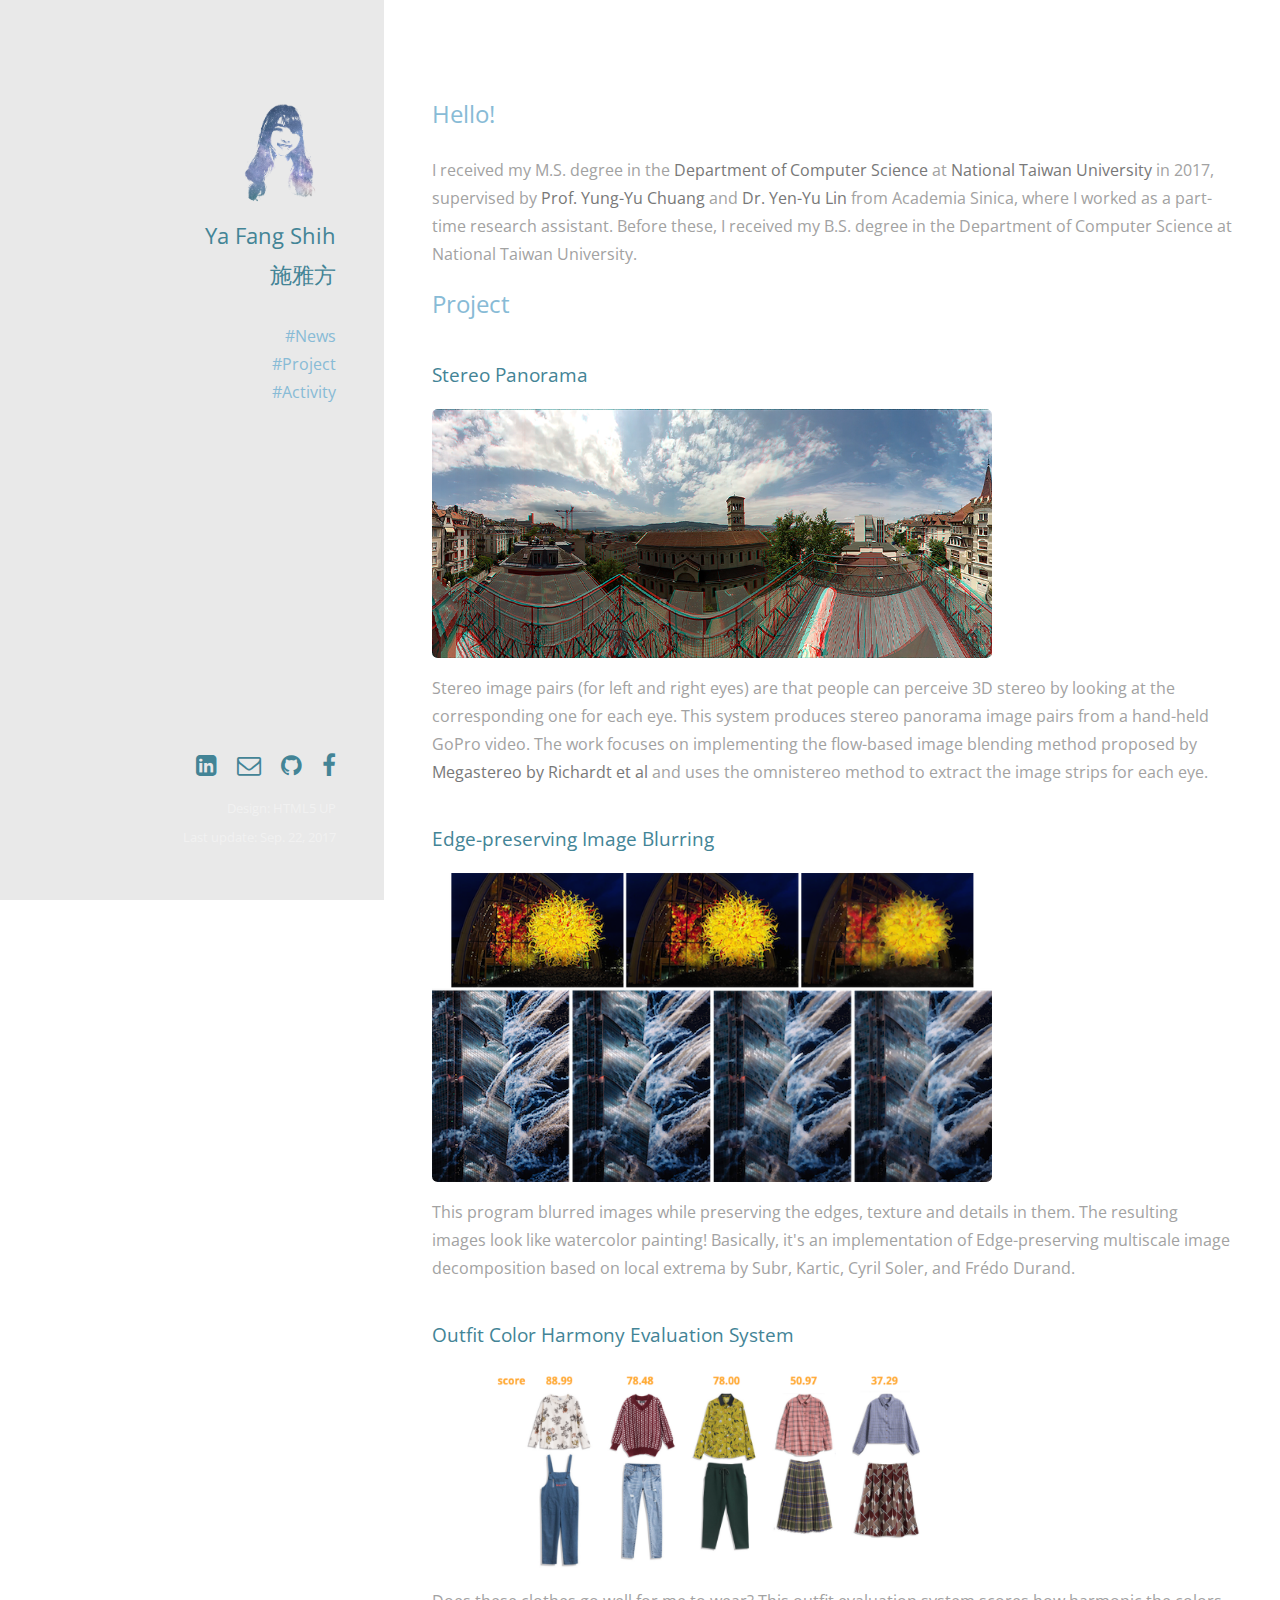
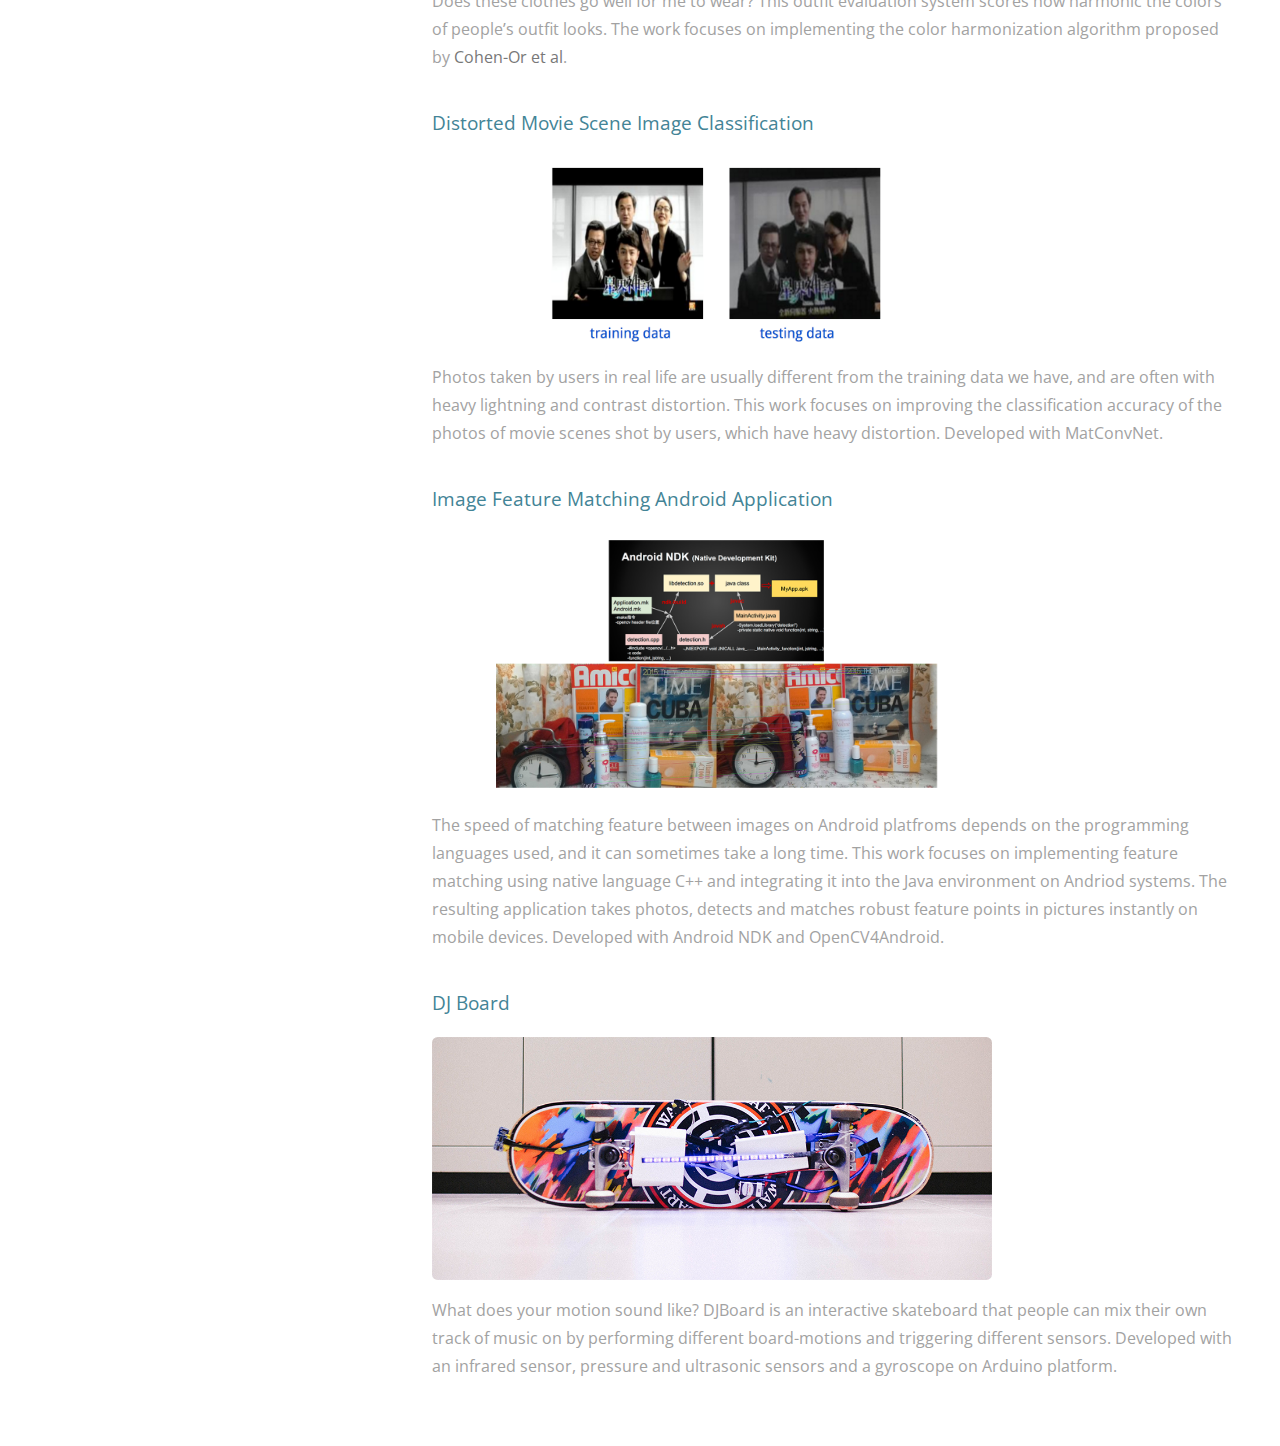
==== commit 4d08ca7a: "." ====
--- a/index.html
+++ b/index.html
@@ -25,7 +25,7 @@
 					<h1><strong>施雅方</strong></h1>
 					
 					<p><br /><a href="index.html#news">#News</a><br />
-						<a href="index.html#publication">#Publication</a><br />
+						<!-- <a href="index.html#publication">#Publication</a><br />-->
 						<a href="index.html#project">#Project</a><br />
 						<a href="activity.html">#Activity</a><br />
 					</p>
@@ -46,6 +46,7 @@
 						<!--<img src="images/ntulogo.png" class="image p40in"  alt="" />
 						<img src="images/aslogo.jpg" class="image p20in"  alt="" />-->
 
+					<!--
 					</section>
 					<section id="news">
 						<header class="major">
@@ -65,6 +66,7 @@
 						<p><strong>Ya-Fang Shih</strong>*, Yang-Ming Yeh* (* indicates equal contribution), Yen-Yu Lin,<br /> Ming-Fang Weng, Yi-Chang Lu, Yung-Yu Chuang<br />
 						<strong><a href="http://cvpr2017.thecvf.com/">IEEE Conference on Computer Vision and Pattern Recognition (CVPR), 2017</a></strong></p>
 					</section>
+					-->
 
 				<!-- Two -->
 					<section id="project">
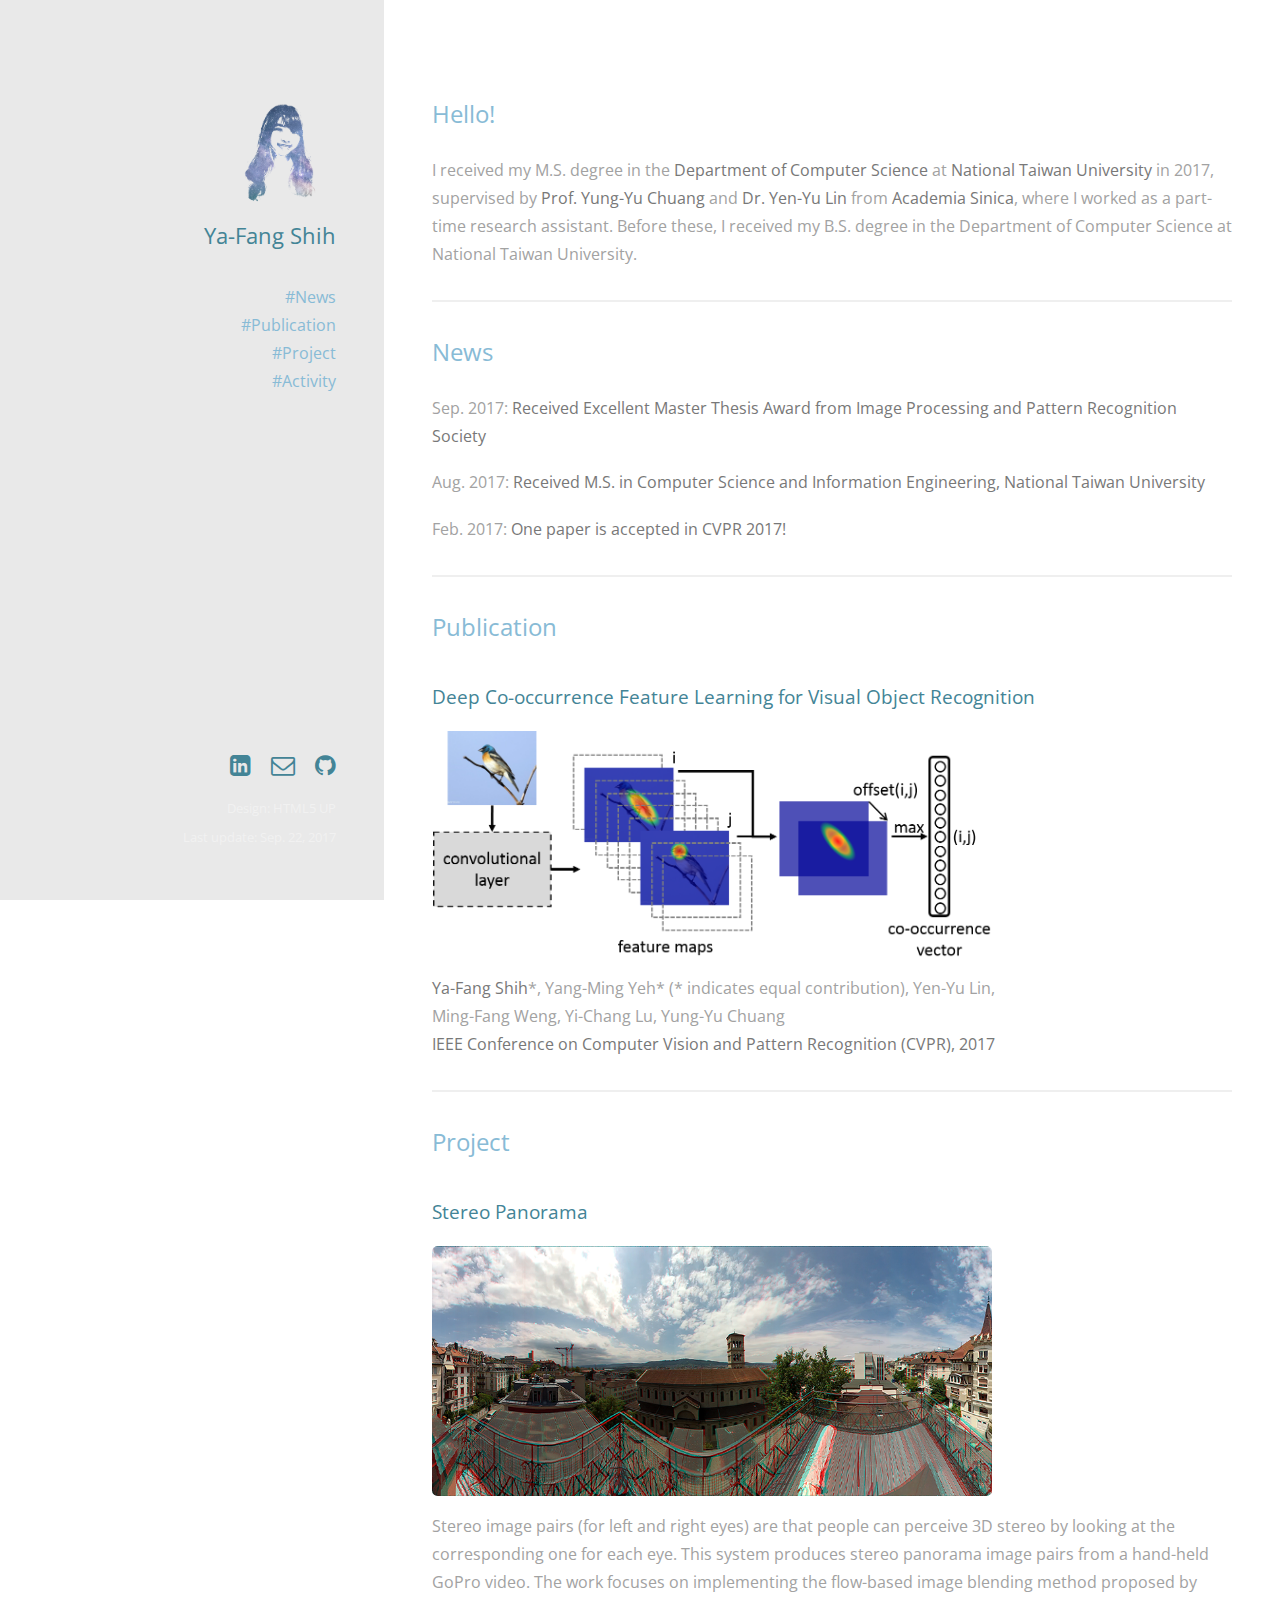
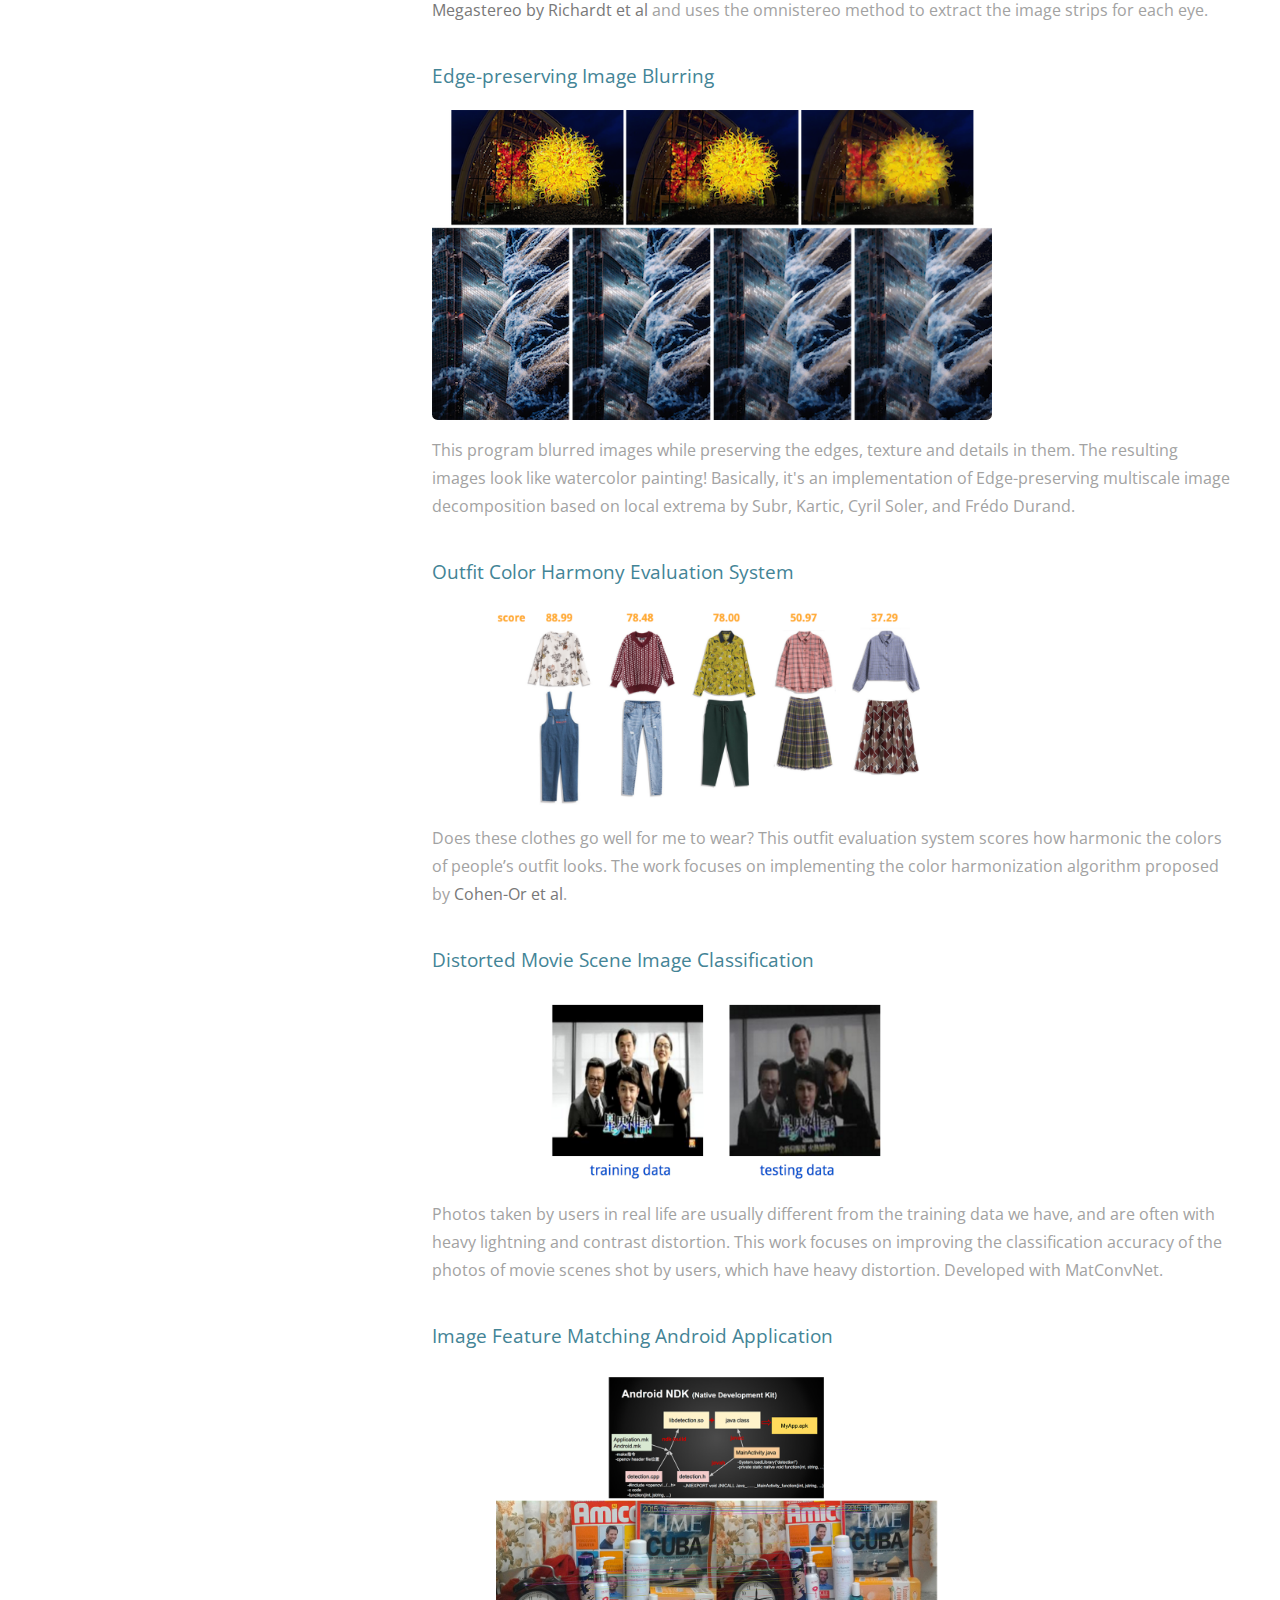
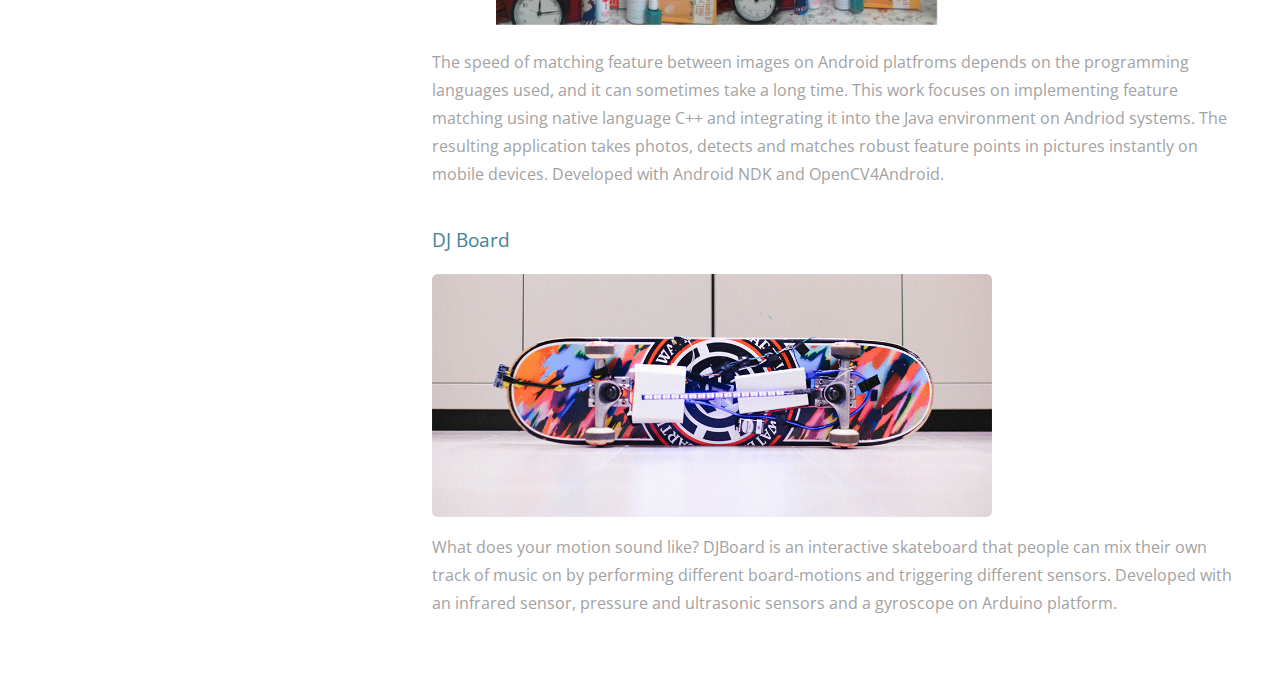
==== commit 9721d622: "." ====
--- a/index.html
+++ b/index.html
@@ -6,7 +6,7 @@
 -->
 <html>
 	<head>
-		<title>Ya Fang Shih 施雅方</title>
+		<title>Ya-Fang Shih</title>
 		<meta charset="utf-8" />
 		<meta name="viewport" content="width=device-width, initial-scale=1" />
 		<!--[if lte IE 8]><script src="assets/js/ie/html5shiv.js"></script><![endif]-->
@@ -21,11 +21,9 @@
 			<header id="header">
 				<div class="inner">
 					<a href="index.html#" class="image avatar"><img src="images/logo2.png" alt="" /></a>
-					<h1><strong>Ya Fang Shih</strong></h1>
-					<h1><strong>施雅方</strong></h1>
-					
+					<h1><strong>Ya-Fang Shih</strong></h1>					
 					<p><br /><a href="index.html#news">#News</a><br />
-						<!-- <a href="index.html#publication">#Publication</a><br />-->
+						<a href="index.html#publication">#Publication</a><br />
 						<a href="index.html#project">#Project</a><br />
 						<a href="activity.html">#Activity</a><br />
 					</p>
@@ -40,23 +38,19 @@
 						<header class="major">
 							<h4>Hello!</h4>
 						</header>
-						<p>I received my M.S. degree in the <strong>Department of Computer Science</strong> at <strong>National Taiwan University</strong> in 2017, supervised by <a href="https://www.csie.ntu.edu.tw/~cyy/">Prof. Yung-Yu Chuang</a> and <a href="https://www.citi.sinica.edu.tw/pages/yylin/">Dr. Yen-Yu Lin</a> from Academia Sinica, where I worked as a part-time research assistant. Before these, I received my B.S. degree in the Department of Computer Science at National Taiwan University.</p>
+						<p>I received my M.S. degree in the <a href="https://www.csie.ntu.edu.tw/"><strong>Department of Computer Science</strong></a> at <a href="https://www.ntu.edu.tw/english/index.html"><strong>National Taiwan University</strong></a> in 2017, supervised by <a href="https://www.csie.ntu.edu.tw/~cyy/">Prof. Yung-Yu Chuang</a> and <a href="https://www.citi.sinica.edu.tw/pages/yylin/">Dr. Yen-Yu Lin</a> from <a href="https://www.sinica.edu.tw/en">Academia Sinica</a>, where I worked as a part-time research assistant. Before these, I received my B.S. degree in the Department of Computer Science at National Taiwan University.</p>
 						<!--<p>My research interests are <strong>computer vision</strong> and <strong>deep learning</strong>.</p>
 						<p><span style="background-color: #CAEBF2"><a href="file/Ya-Fang_Shih_resume.pdf">Please find my latest resume here</a>.</span></p>-->
 						<!--<img src="images/ntulogo.png" class="image p40in"  alt="" />
 						<img src="images/aslogo.jpg" class="image p20in"  alt="" />-->
-
-					<!--
 					</section>
 					<section id="news">
 						<header class="major">
 							<h4>News</h4>
 						</header>
 						<p>Sep. 2017:  <strong>Received Excellent Master Thesis Award from Image​ ​Processing​ ​and​ ​Pattern​ ​Recognition​ ​Society</strong></p>
-						<p>Aug. 2017:  <strong>Received M.S. in Computer Science, National Taiwan University</strong></p>
+						<p>Aug. 2017:  <strong>Received M.S. in Computer Science and Information Engineering, National Taiwan University</strong></p>
 						<p>Feb. 2017:  <strong>One paper is accepted in CVPR 2017!</strong></p>
-					</section>
-
 					</section>
 					<section id="publication">
 						<header class="major">
@@ -66,7 +60,7 @@
 						<p><strong>Ya-Fang Shih</strong>*, Yang-Ming Yeh* (* indicates equal contribution), Yen-Yu Lin,<br /> Ming-Fang Weng, Yi-Chang Lu, Yung-Yu Chuang<br />
 						<strong><a href="http://cvpr2017.thecvf.com/">IEEE Conference on Computer Vision and Pattern Recognition (CVPR), 2017</a></strong></p>
 					</section>
-					-->
+					
 
 				<!-- Two -->
 					<section id="project">
@@ -144,9 +138,7 @@
 					<ul class="icons">
 						<li><a href="https://www.linkedin.com/in/yafangshih/"> <i class="icon fa-linkedin-square" aria-hidden="true"></i></a></li>
 						<li><a href="mailto:yfshih.tw@gmail.com" class="icon fa-envelope-o"><span class="label">Email</span></a></li>
-						<li><a href="https://github.com/yafangshih" class="icon fa-github"><span class="label">github</span></a></li>
-						<li><a href="https://www.facebook.com/yfshih.tw" class="icon fa-facebook"><span class="label">Facebook</span></a></li>
-						
+						<li><a href="https://github.com/yafangshih" class="icon fa-github"><span class="label">github</span></a></li>						
 						
 					</ul>
 					<ul class="copyright">
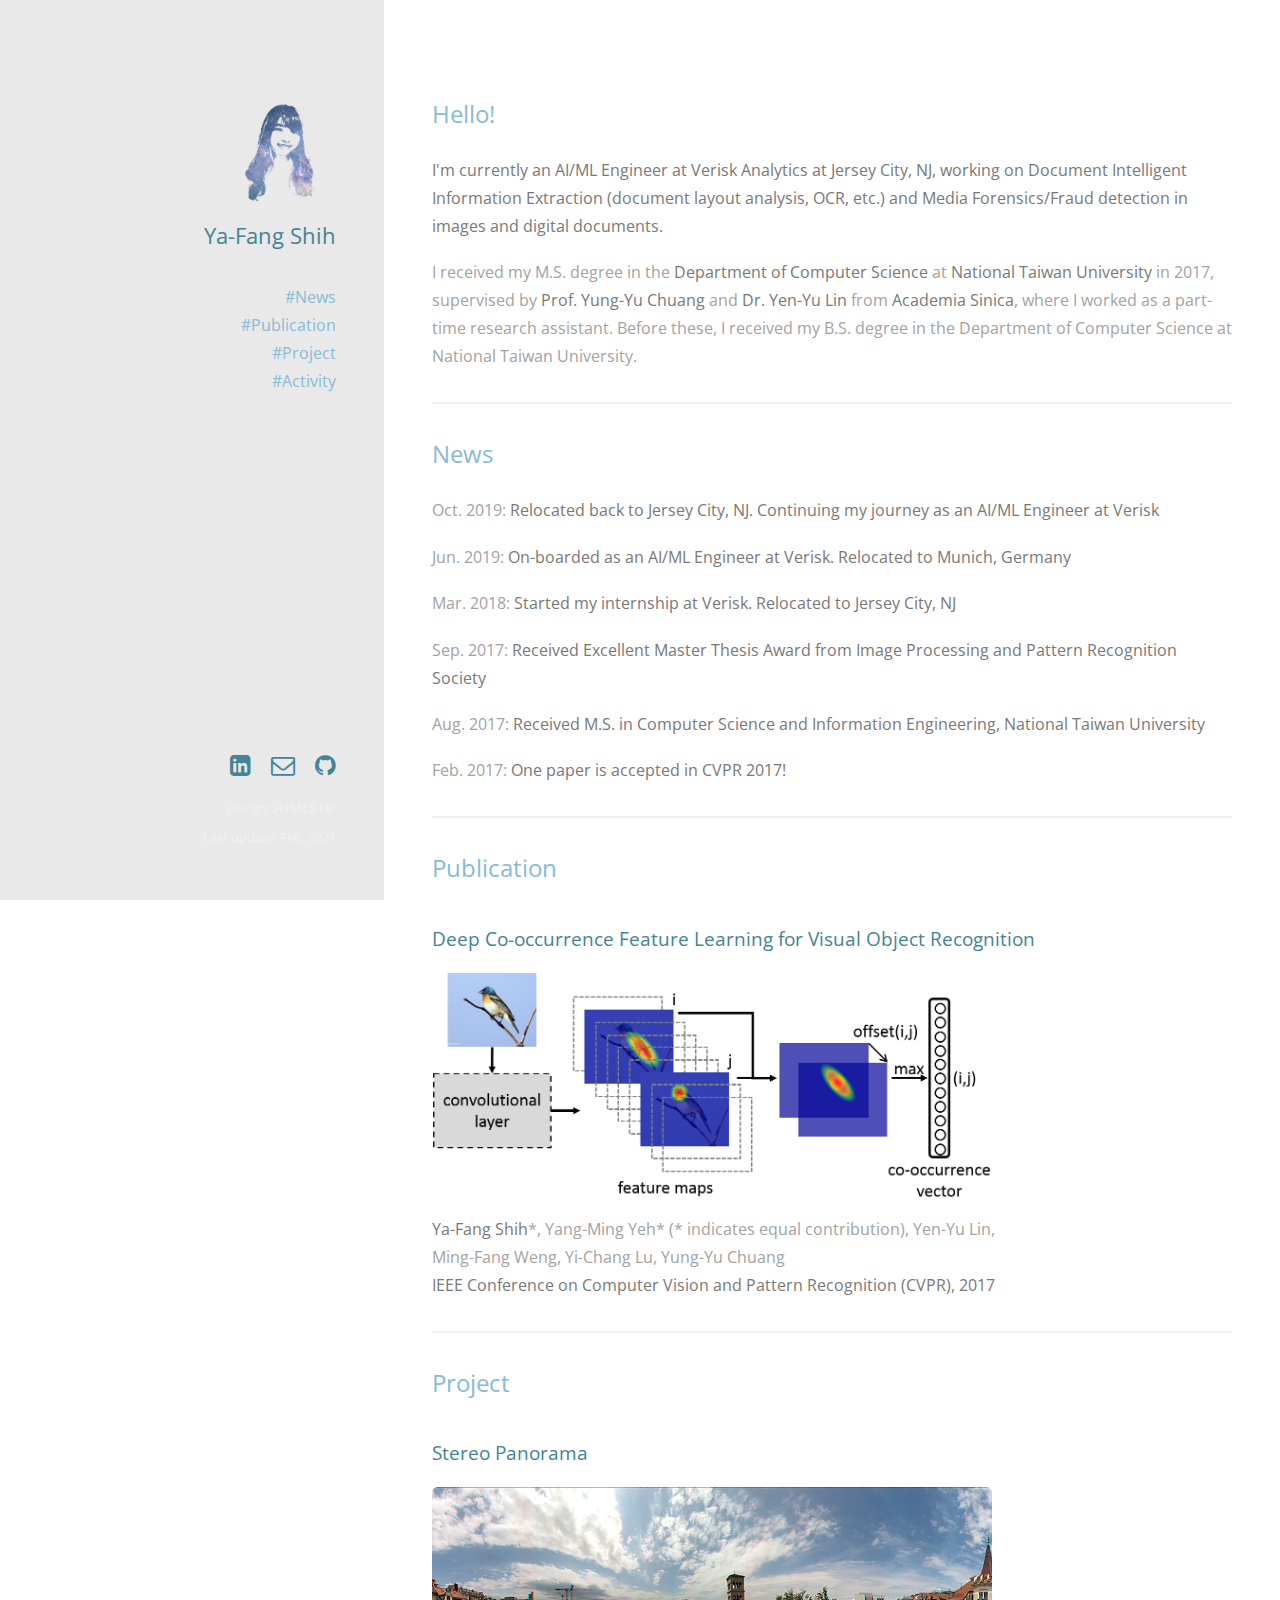
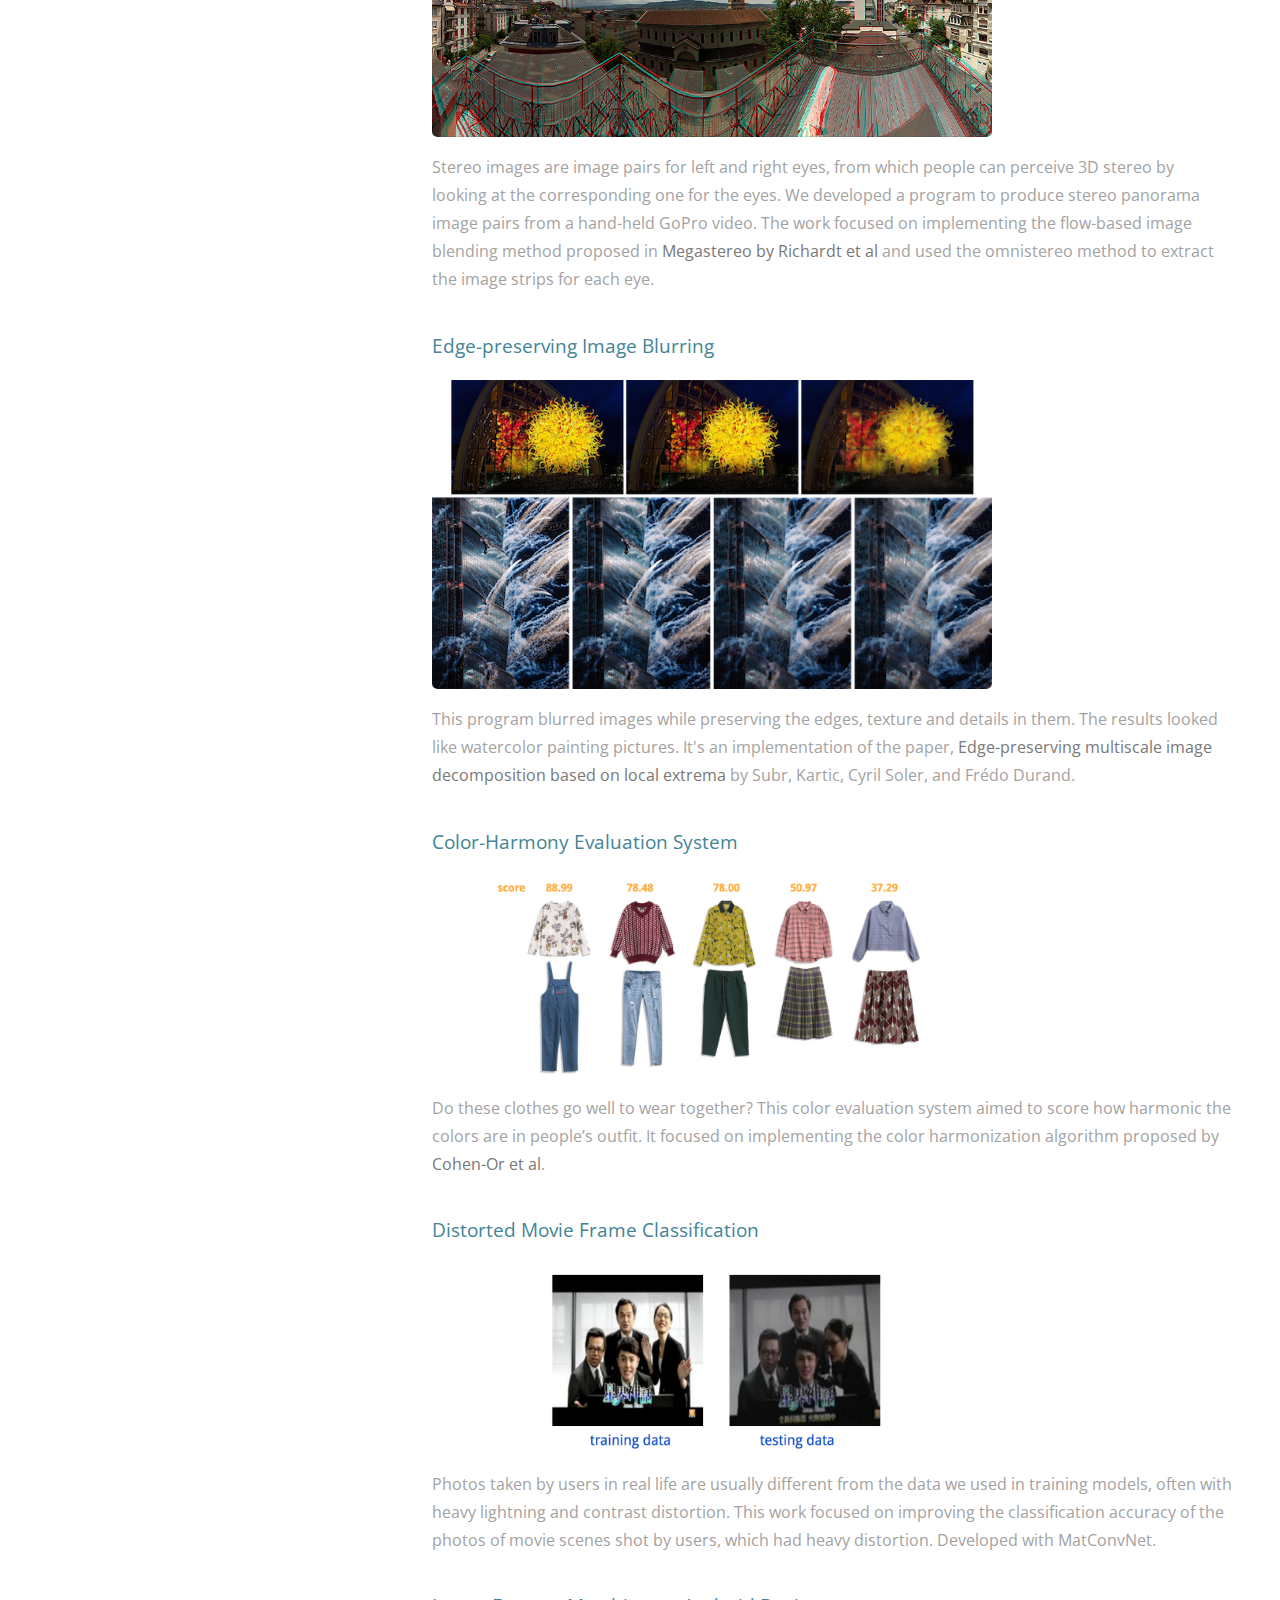
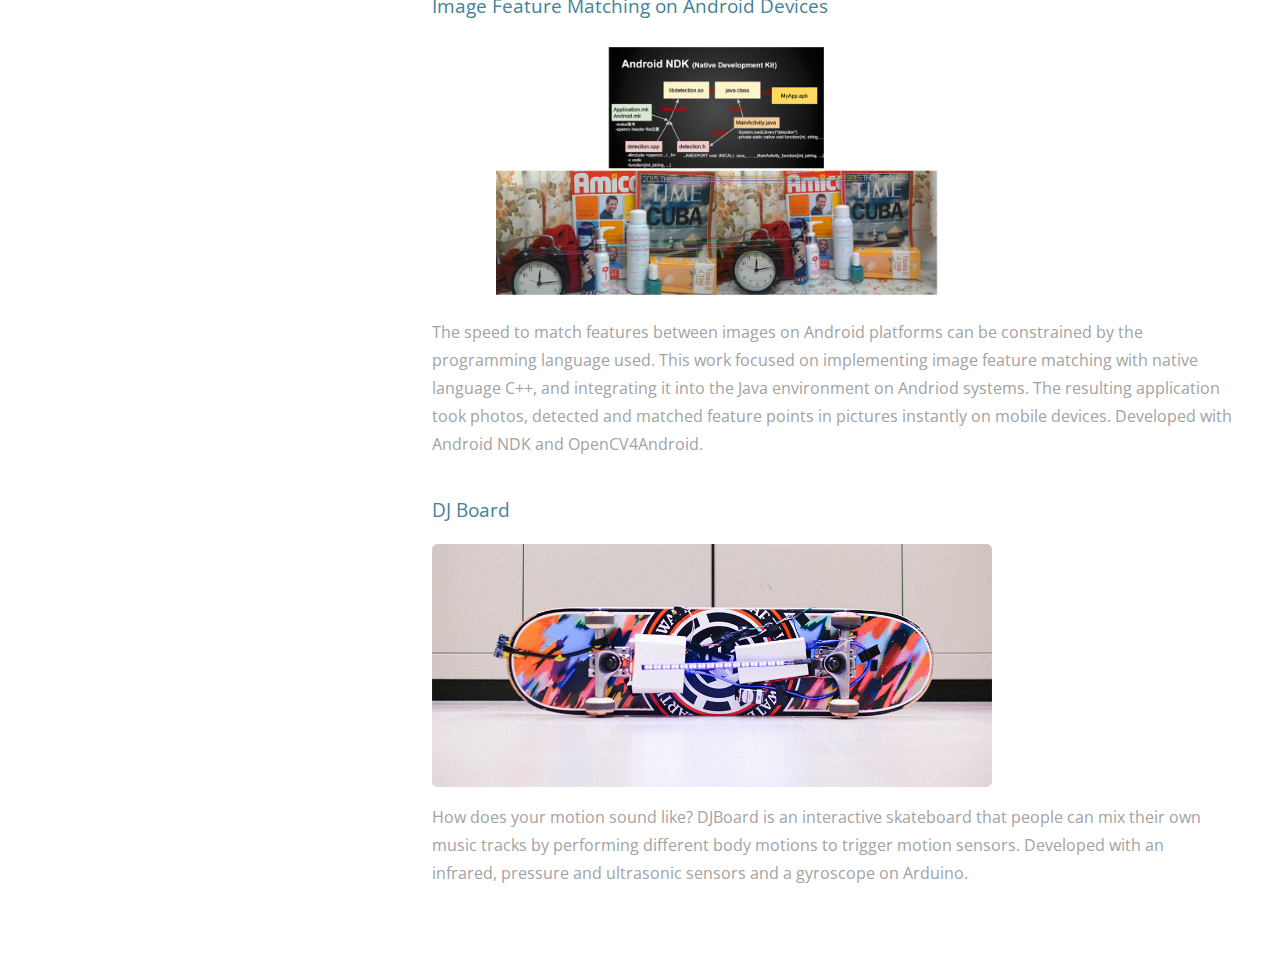
==== commit 9e296c9b: "." ====
--- a/index.html
+++ b/index.html
@@ -38,7 +38,8 @@
 						<header class="major">
 							<h4>Hello!</h4>
 						</header>
-						<p>I received my M.S. degree in the <a href="https://www.csie.ntu.edu.tw/"><strong>Department of Computer Science</strong></a> at <a href="https://www.ntu.edu.tw/english/index.html"><strong>National Taiwan University</strong></a> in 2017, supervised by <a href="https://www.csie.ntu.edu.tw/~cyy/">Prof. Yung-Yu Chuang</a> and <a href="https://www.citi.sinica.edu.tw/pages/yylin/">Dr. Yen-Yu Lin</a> from <a href="https://www.sinica.edu.tw/en">Academia Sinica</a>, where I worked as a part-time research assistant. Before these, I received my B.S. degree in the Department of Computer Science at National Taiwan University.</p>
+						<p><strong>I'm currently an AI/ML Engineer at Verisk Analytics at Jersey City, NJ, working on Document Intelligent Information Extraction (document layout analysis, OCR, etc.) and Media Forensics/Fraud detection in images and digital documents.</strong></p>
+						<p>I received my M.S. degree in the <a href="https://www.csie.ntu.edu.tw/">Department of Computer Science</a> at <a href="https://www.ntu.edu.tw/english/index.html">National Taiwan University</a> in 2017, supervised by <a href="https://www.csie.ntu.edu.tw/~cyy/">Prof. Yung-Yu Chuang</a> and <a href="https://www.citi.sinica.edu.tw/pages/yylin/">Dr. Yen-Yu Lin</a> from <a href="https://www.sinica.edu.tw/en">Academia Sinica</a>, where I worked as a part-time research assistant. Before these, I received my B.S. degree in the Department of Computer Science at National Taiwan University.</p>
 						<!--<p>My research interests are <strong>computer vision</strong> and <strong>deep learning</strong>.</p>
 						<p><span style="background-color: #CAEBF2"><a href="file/Ya-Fang_Shih_resume.pdf">Please find my latest resume here</a>.</span></p>-->
 						<!--<img src="images/ntulogo.png" class="image p40in"  alt="" />
@@ -48,6 +49,9 @@
 						<header class="major">
 							<h4>News</h4>
 						</header>
+						<p>Oct. 2019:  <strong>Relocated back to Jersey City, NJ. Continuing my journey as an AI/ML Engineer at Verisk</strong></p>
+						<p>Jun. 2019:  <strong>On-boarded as an AI/ML Engineer at Verisk. Relocated to Munich, Germany</strong></p>
+						<p>Mar. 2018:  <strong>Started my internship at Verisk. Relocated to Jersey City, NJ </strong></p>
 						<p>Sep. 2017:  <strong>Received Excellent Master Thesis Award from Image​ ​Processing​ ​and​ ​Pattern​ ​Recognition​ ​Society</strong></p>
 						<p>Aug. 2017:  <strong>Received M.S. in Computer Science and Information Engineering, National Taiwan University</strong></p>
 						<p>Feb. 2017:  <strong>One paper is accepted in CVPR 2017!</strong></p>
@@ -67,27 +71,27 @@
 						<h4>Project</h4>
 						<h3>Stereo Panorama</h3>
 						<a href="https://yafangshih.github.io/stereo-pano/"><img src="images/stereopano.png" class="image p70" alt="" /></a>
-						<p>Stereo image pairs (for left and right eyes) are that people can perceive 3D stereo by looking at the corresponding one for each eye. This system produces stereo panorama image pairs from a hand-held GoPro video. The work focuses on implementing the flow-based image blending method proposed by <a href="http://richardt.name/publications/megastereo/">Megastereo by Richardt et al</a> and uses the omnistereo method to extract the image strips for each eye.</p>
+						<p>Stereo images are image pairs for left and right eyes, from which people can perceive 3D stereo by looking at the corresponding one for the eyes. We developed a program to produce stereo panorama image pairs from a hand-held GoPro video. The work focused on implementing the flow-based image blending method proposed in <a href="http://richardt.name/publications/megastereo/">Megastereo by Richardt et al</a> and used the omnistereo method to extract the image strips for each eye.</p>
 
 						<h3>Edge-preserving Image Blurring</h3>
 						<a href="https://github.com/yafangshih/EdgePreserving-Blur"><img src="images/thumbs/edgepreserving.png" class="image p70" alt="" /></a>
-						<p>This program blurred images while preserving the edges, texture and details in them. The resulting images look like watercolor painting! Basically, it's an implementation of Edge-preserving multiscale image decomposition based on local extrema by Subr, Kartic, Cyril Soler, and Frédo Durand.</p>
+						<p>This program blurred images while preserving the edges, texture and details in them. The results looked like watercolor painting pictures. It's an implementation of the paper, <a href="http://maverick.inria.fr/Members/Kartic.Subr/Files/Papers/MultiscaleExtrema.pdf">Edge-preserving multiscale image decomposition based on local extrema</a> by Subr, Kartic, Cyril Soler, and Frédo Durand.</p>
 
-						<h3>Outfit Color Harmony Evaluation System</h3>     
+						<h3>Color-Harmony Evaluation System</h3>     
 						<img src="images/thumbs/clothes.png" class="image p70" alt="" />
- 						<p>Does these clothes go well for me to wear? This outfit evaluation system scores how harmonic the colors of people’s outfit looks. The work focuses on implementing the color harmonization algorithm proposed by <a href="https://igl.ethz.ch/projects/color-harmonization/harmonization.pdf">Cohen-Or et al</a>.</p>
+ 						<p>Do these clothes go well to wear together? This color evaluation system aimed to score how harmonic the colors are in people’s outfit. It focused on implementing the color harmonization algorithm proposed by <a href="https://igl.ethz.ch/projects/color-harmonization/harmonization.pdf">Cohen-Or et al</a>.</p>
 
-						<h3>Distorted Movie Scene Image Classification</h3>
+						<h3>Distorted Movie Frame Classification</h3>
 						<img src="images/thumbs/dismovie.png" class="image p70" alt="" />
-						<p>Photos taken by users in real life are usually different from the training data we have, and are often with heavy lightning and contrast distortion. This work focuses on improving the classification accuracy of the photos of movie scenes shot by users, which have heavy distortion. Developed with MatConvNet.</p>
+						<p>Photos taken by users in real life are usually different from the data we used in training models, often with heavy lightning and contrast distortion. This work focused on improving the classification accuracy of the photos of movie scenes shot by users, which had heavy distortion. Developed with MatConvNet.</p>
 
-						<h3>Image Feature Matching Android Application</h3>
+						<h3>Image Feature Matching on Android Devices</h3>
 						<img src="images/thumbs/app.png" class="image p70" alt="" />
-						<p>The speed of matching feature between images on Android platfroms depends on the programming languages used, and it can sometimes take a long time. This work focuses on implementing feature matching using native language C++ and integrating it into the Java environment on Andriod systems. The resulting application takes photos, detects and matches robust feature points in pictures instantly on mobile devices. Developed with Android NDK and OpenCV4Android.</p>
+						<p>The speed to match features between images on Android platforms can be constrained by the programming language used. This work focused on implementing image feature matching with native language C++, and integrating it into the Java environment on Andriod systems. The resulting application took photos, detected and matched feature points in pictures instantly on mobile devices. Developed with Android NDK and OpenCV4Android.</p>
 
 						<h3>DJ Board</h3>
 						<a href="http://silviachyou.github.io/DJBoard/"><img src="images/thumbs/dj.png" class="image p70" alt="" /></a>
-						<p>What does your motion sound like? DJBoard is an interactive skateboard that people can mix their own track of music on by performing different board-motions and triggering different sensors. Developed with an infrared sensor, pressure and ultrasonic sensors and a gyroscope on Arduino platform.</p>
+						<p>How does your motion sound like? DJBoard is an interactive skateboard that people can mix their own music tracks by performing different body motions to trigger motion sensors. Developed with an infrared, pressure and ultrasonic sensors and a gyroscope on Arduino.</p>
 
 						
 
@@ -144,7 +148,7 @@
 					<ul class="copyright">
 						<!--<li>&copy; Ya Fang Shih</li><li>Design: <a href="http://html5up.net">HTML5 UP</a></li>-->
 						<li>Design: <a href="http://html5up.net">HTML5 UP</a></li>
-						<li>Last update: Sep. 22, 2017</li>
+						<li>Last update: Feb, 2021</li>
 					</ul>
 				</div>
 			</footer>
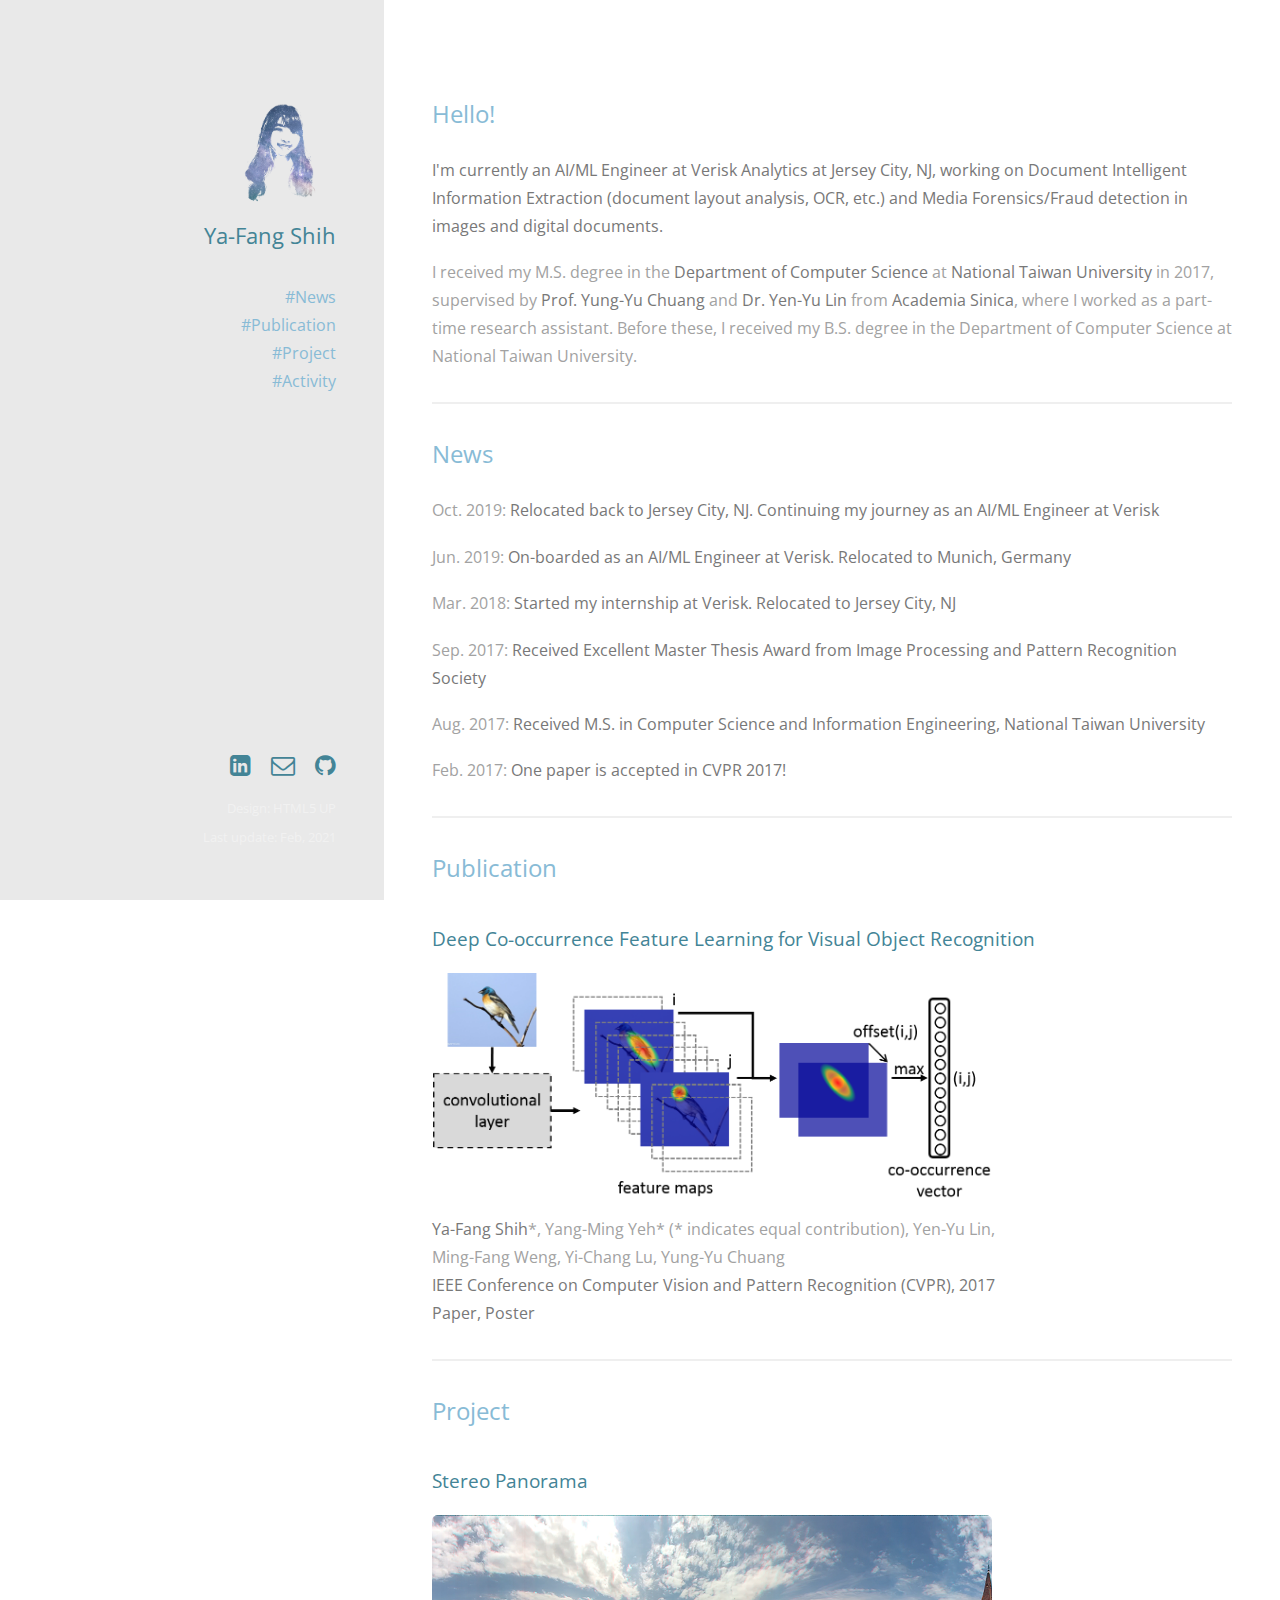
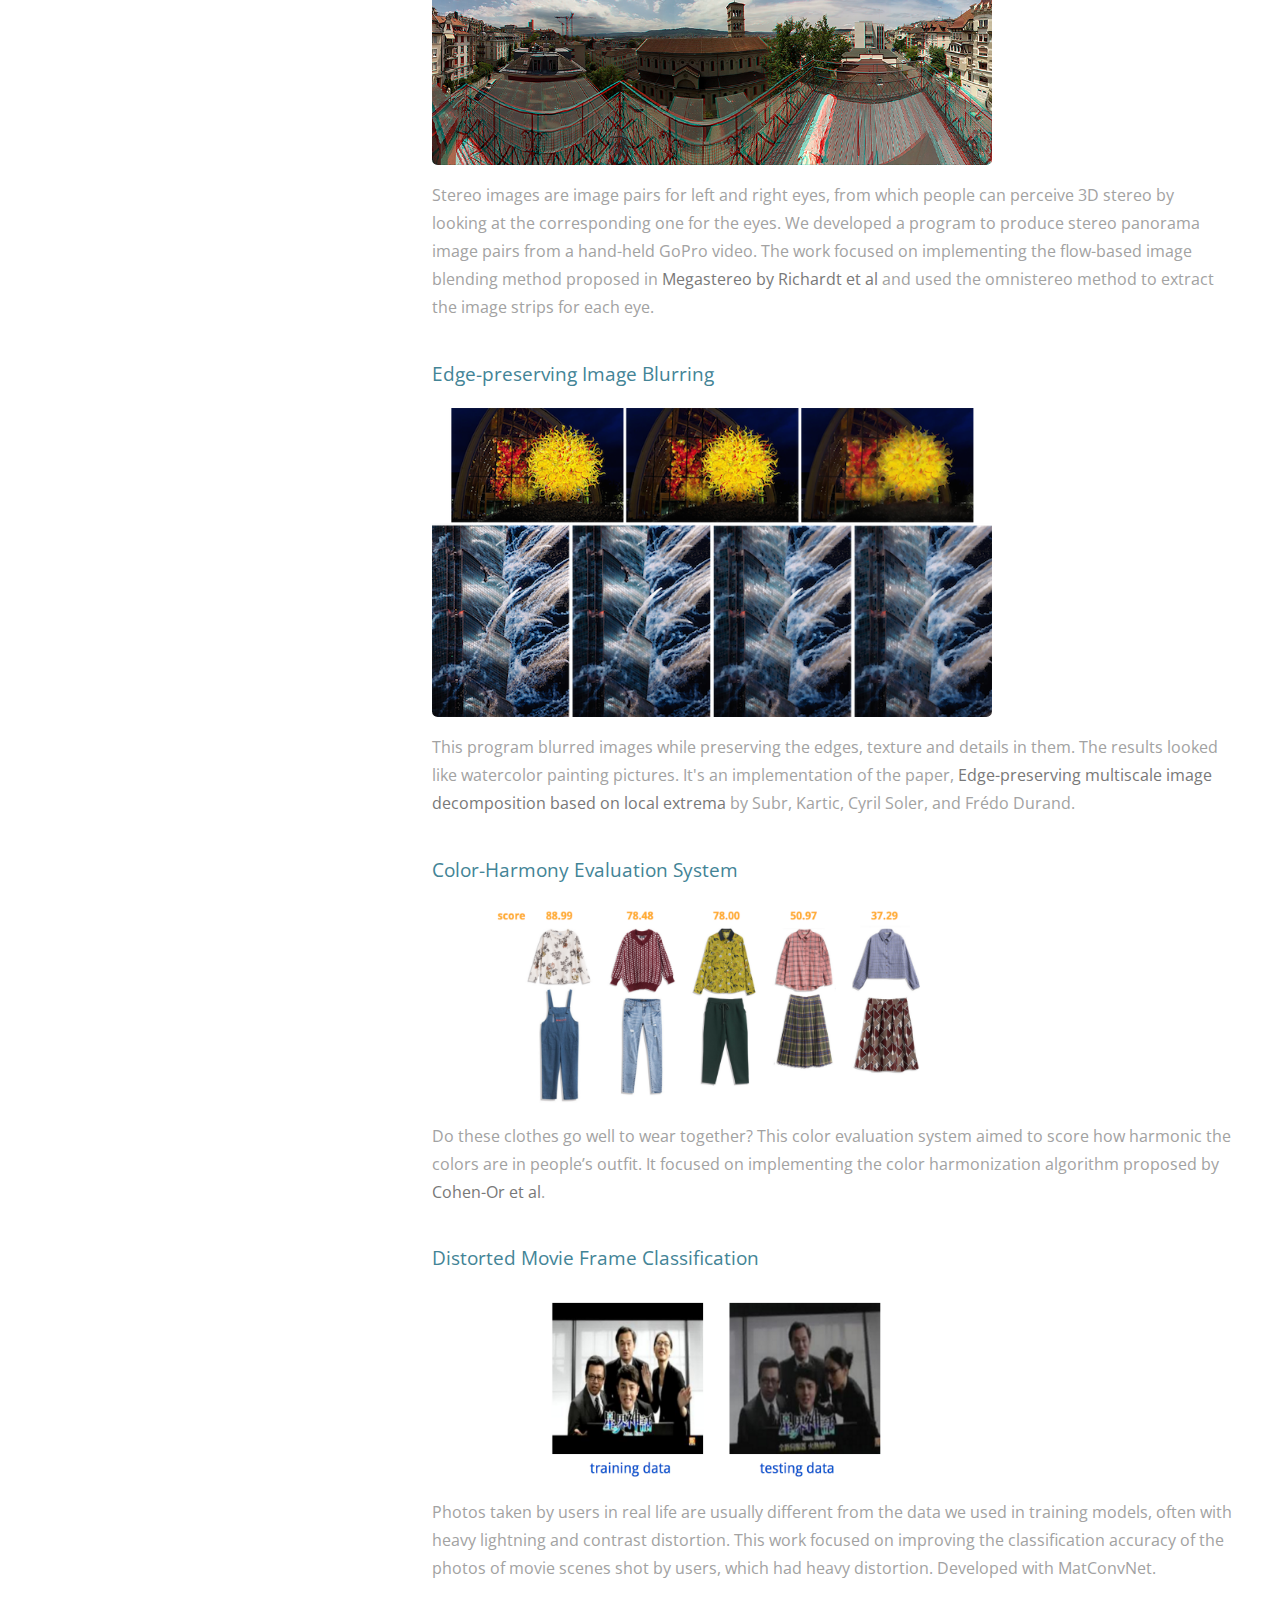
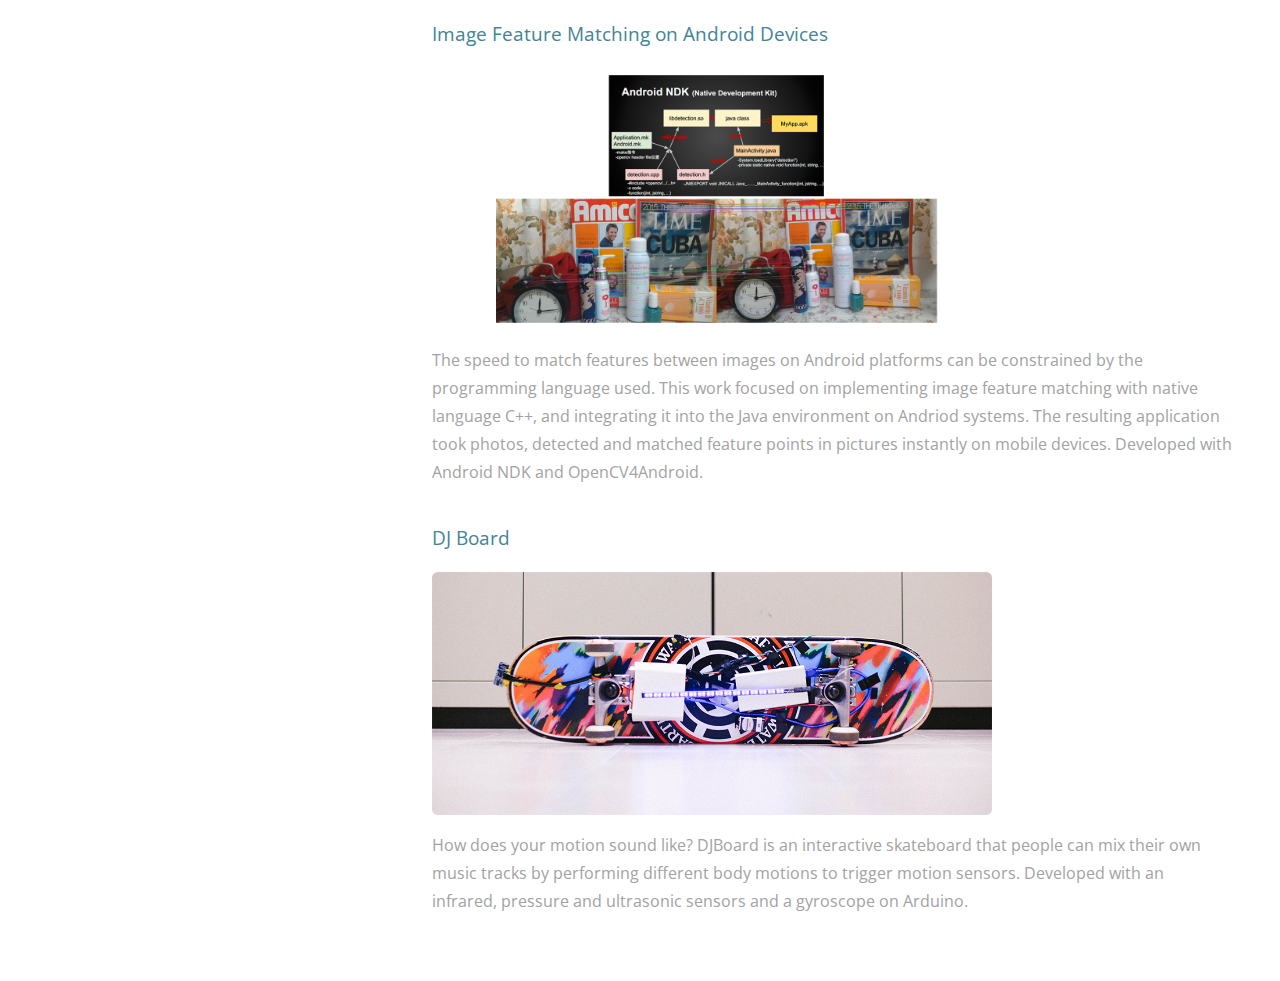
==== commit 7ddf9a73: "." ====
--- a/index.html
+++ b/index.html
@@ -40,10 +40,6 @@
 						</header>
 						<p><strong>I'm currently an AI/ML Engineer at Verisk Analytics at Jersey City, NJ, working on Document Intelligent Information Extraction (document layout analysis, OCR, etc.) and Media Forensics/Fraud detection in images and digital documents.</strong></p>
 						<p>I received my M.S. degree in the <a href="https://www.csie.ntu.edu.tw/">Department of Computer Science</a> at <a href="https://www.ntu.edu.tw/english/index.html">National Taiwan University</a> in 2017, supervised by <a href="https://www.csie.ntu.edu.tw/~cyy/">Prof. Yung-Yu Chuang</a> and <a href="https://www.citi.sinica.edu.tw/pages/yylin/">Dr. Yen-Yu Lin</a> from <a href="https://www.sinica.edu.tw/en">Academia Sinica</a>, where I worked as a part-time research assistant. Before these, I received my B.S. degree in the Department of Computer Science at National Taiwan University.</p>
-						<!--<p>My research interests are <strong>computer vision</strong> and <strong>deep learning</strong>.</p>
-						<p><span style="background-color: #CAEBF2"><a href="file/Ya-Fang_Shih_resume.pdf">Please find my latest resume here</a>.</span></p>-->
-						<!--<img src="images/ntulogo.png" class="image p40in"  alt="" />
-						<img src="images/aslogo.jpg" class="image p20in"  alt="" />-->
 					</section>
 					<section id="news">
 						<header class="major">
@@ -60,9 +56,11 @@
 						<header class="major">
 							<h4>Publication</h4>
 						</header>
-						<h3>Deep Co-occurrence Feature Learning for Visual Object Recognition</h3><a href="http://cvlab.citi.sinica.edu.tw/ProjectWeb/Deep-COOC/index.html"><img src="images/illustration.png"class="image p70" alt="" /></a>
+						<h3>Deep Co-occurrence Feature Learning for Visual Object Recognition</h3><a href="cooc.html"><img src="images/illustration.png"class="image p70" alt="" /></a>
 						<p><strong>Ya-Fang Shih</strong>*, Yang-Ming Yeh* (* indicates equal contribution), Yen-Yu Lin,<br /> Ming-Fang Weng, Yi-Chang Lu, Yung-Yu Chuang<br />
-						<strong><a href="http://cvpr2017.thecvf.com/">IEEE Conference on Computer Vision and Pattern Recognition (CVPR), 2017</a></strong></p>
+						<strong><a href="http://cvpr2017.thecvf.com/">IEEE Conference on Computer Vision and Pattern Recognition (CVPR), 2017</a></strong><br />
+						<strong><a href="https://openaccess.thecvf.com/content_cvpr_2017/papers/Shih_Deep_Co-Occurrence_Feature_CVPR_2017_paper.pdf">Paper, </a></strong>
+						<strong><a href="https://openaccess.thecvf.com/content_cvpr_2017/poster/1676_POSTER.pdf">Poster</a></strong></p>
 					</section>
 					
 
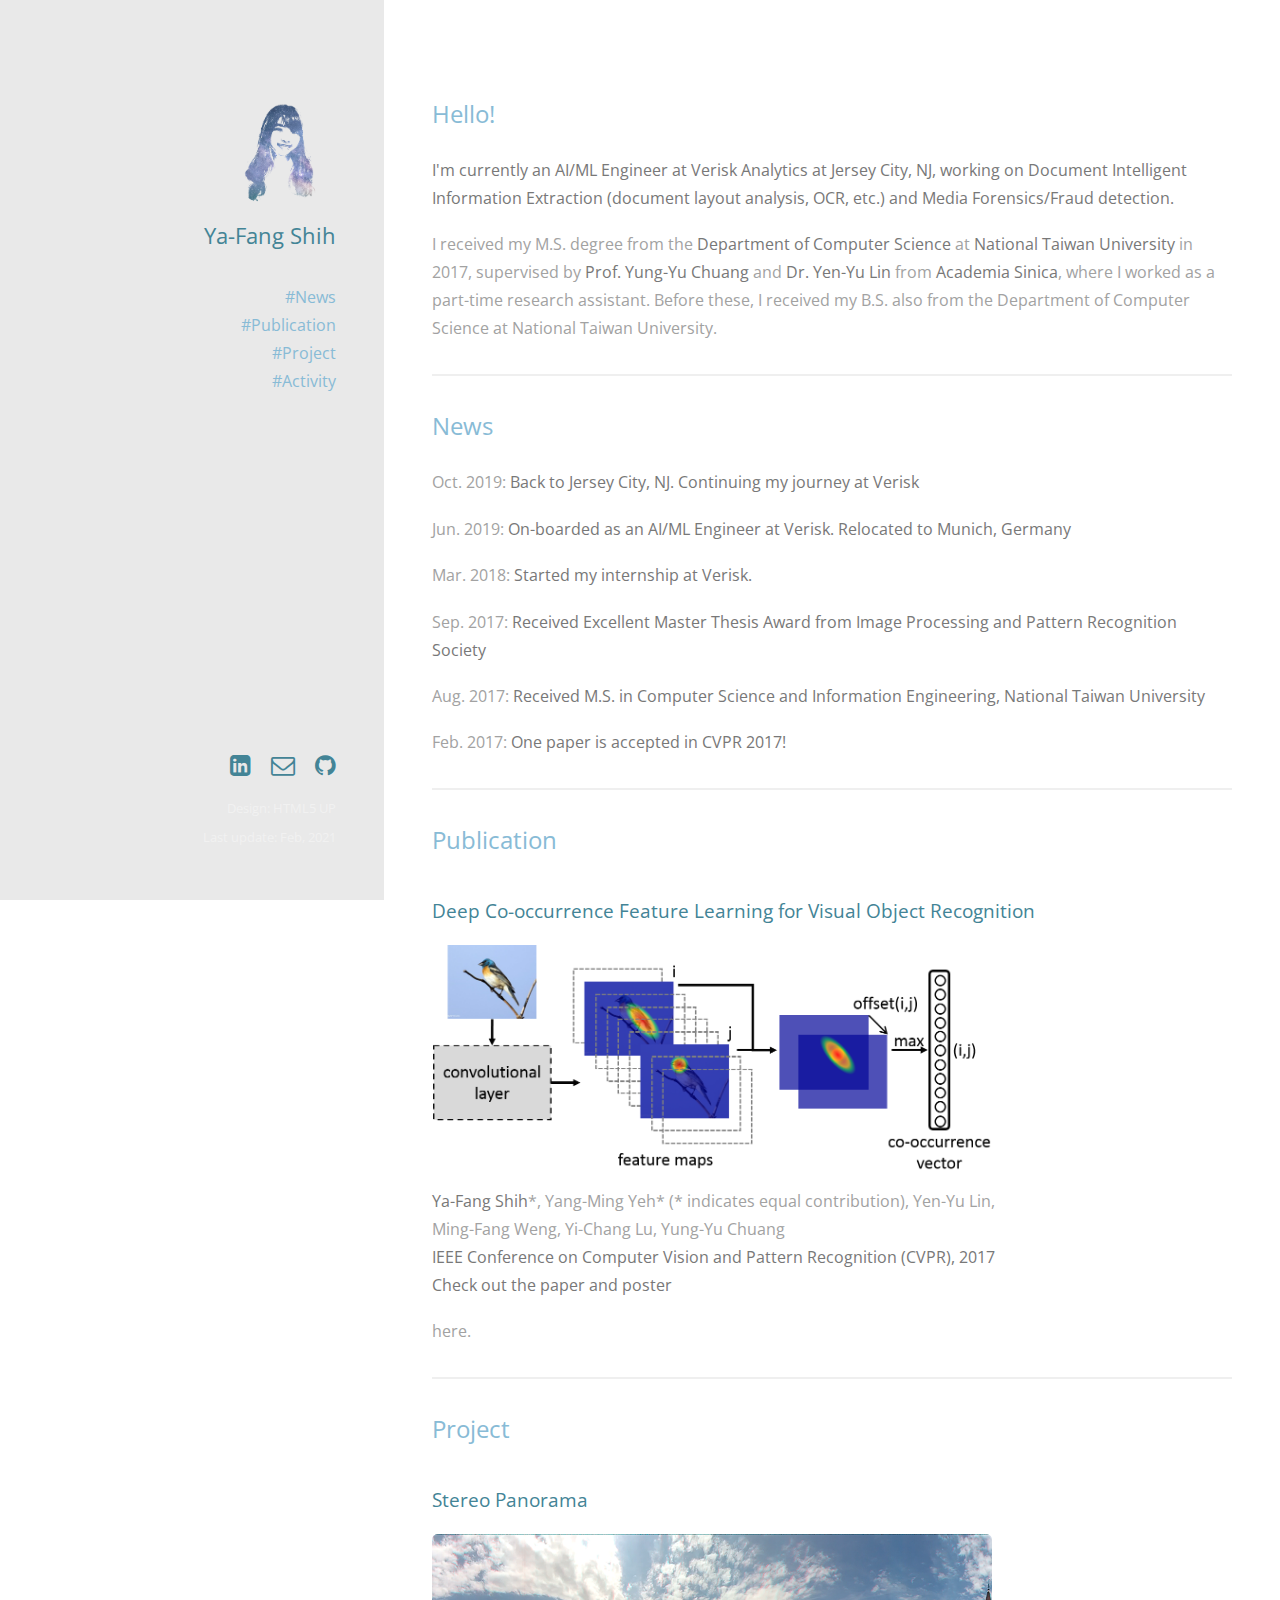
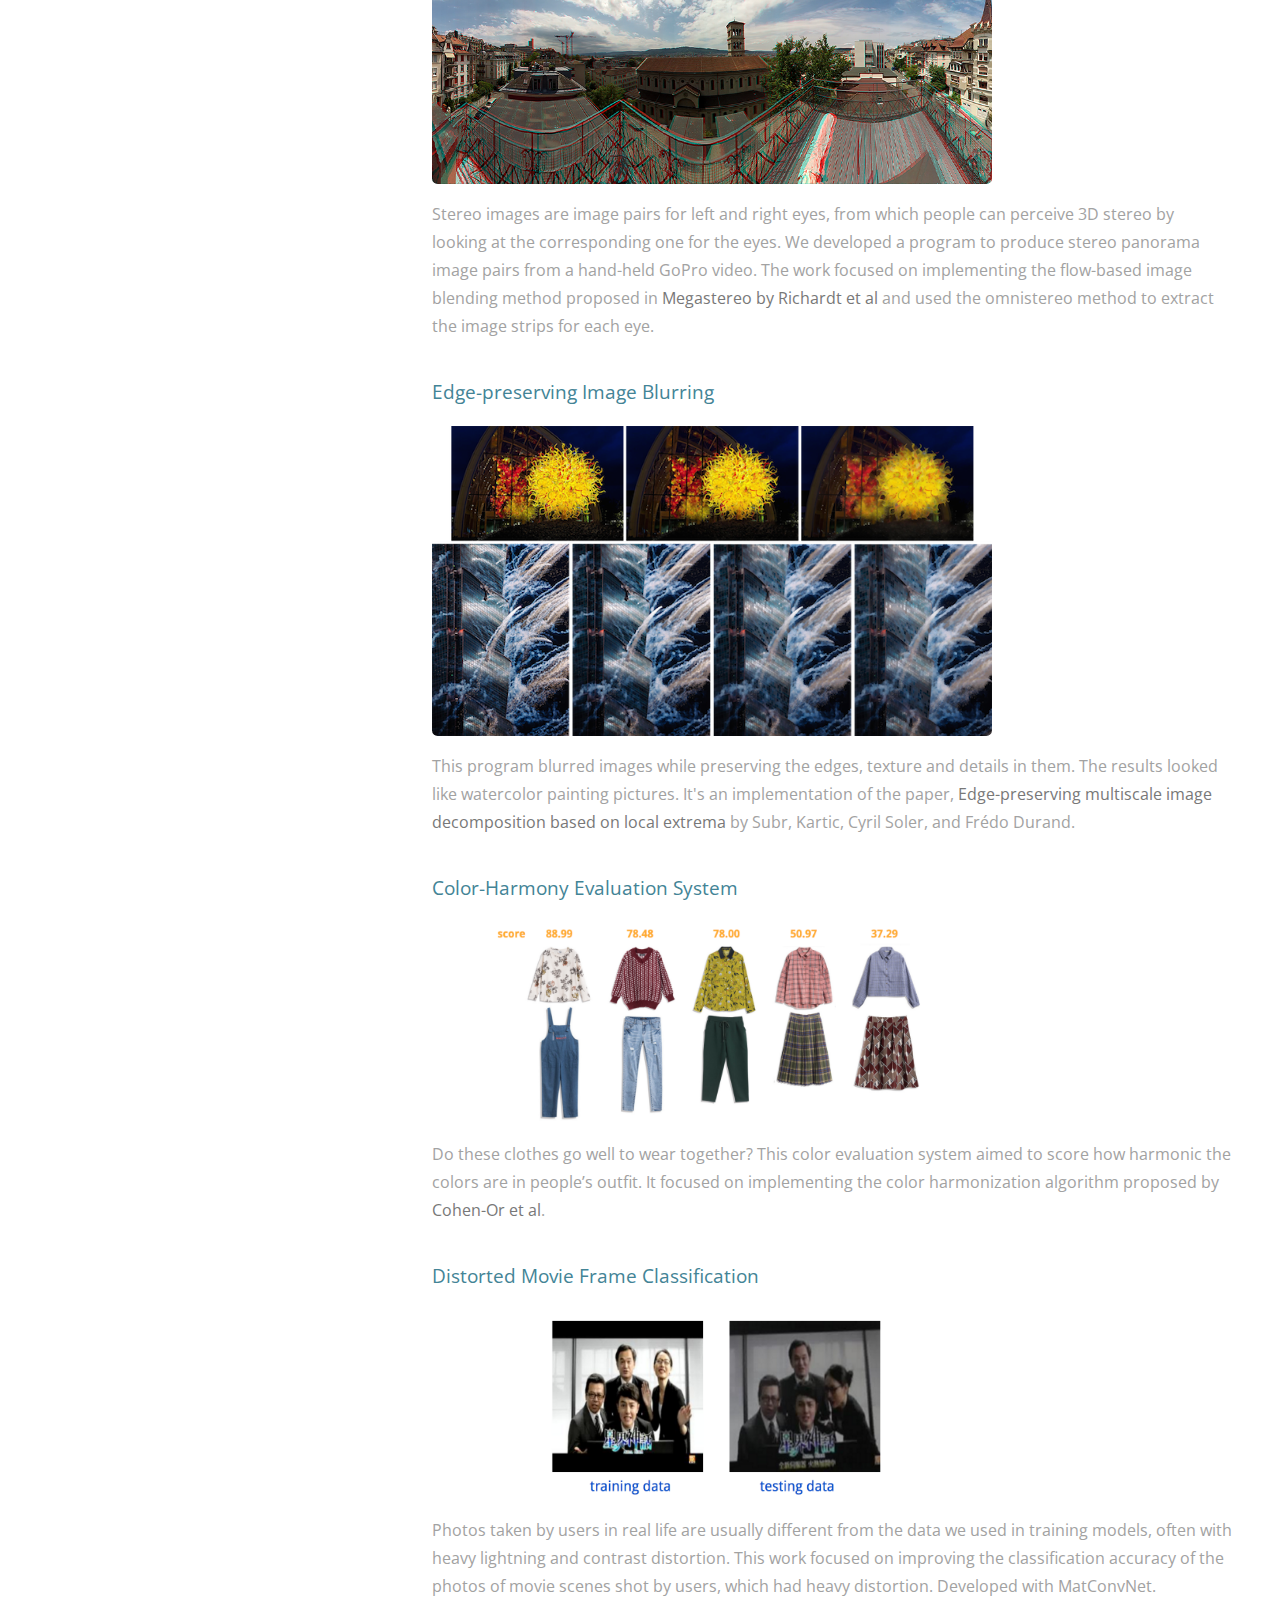
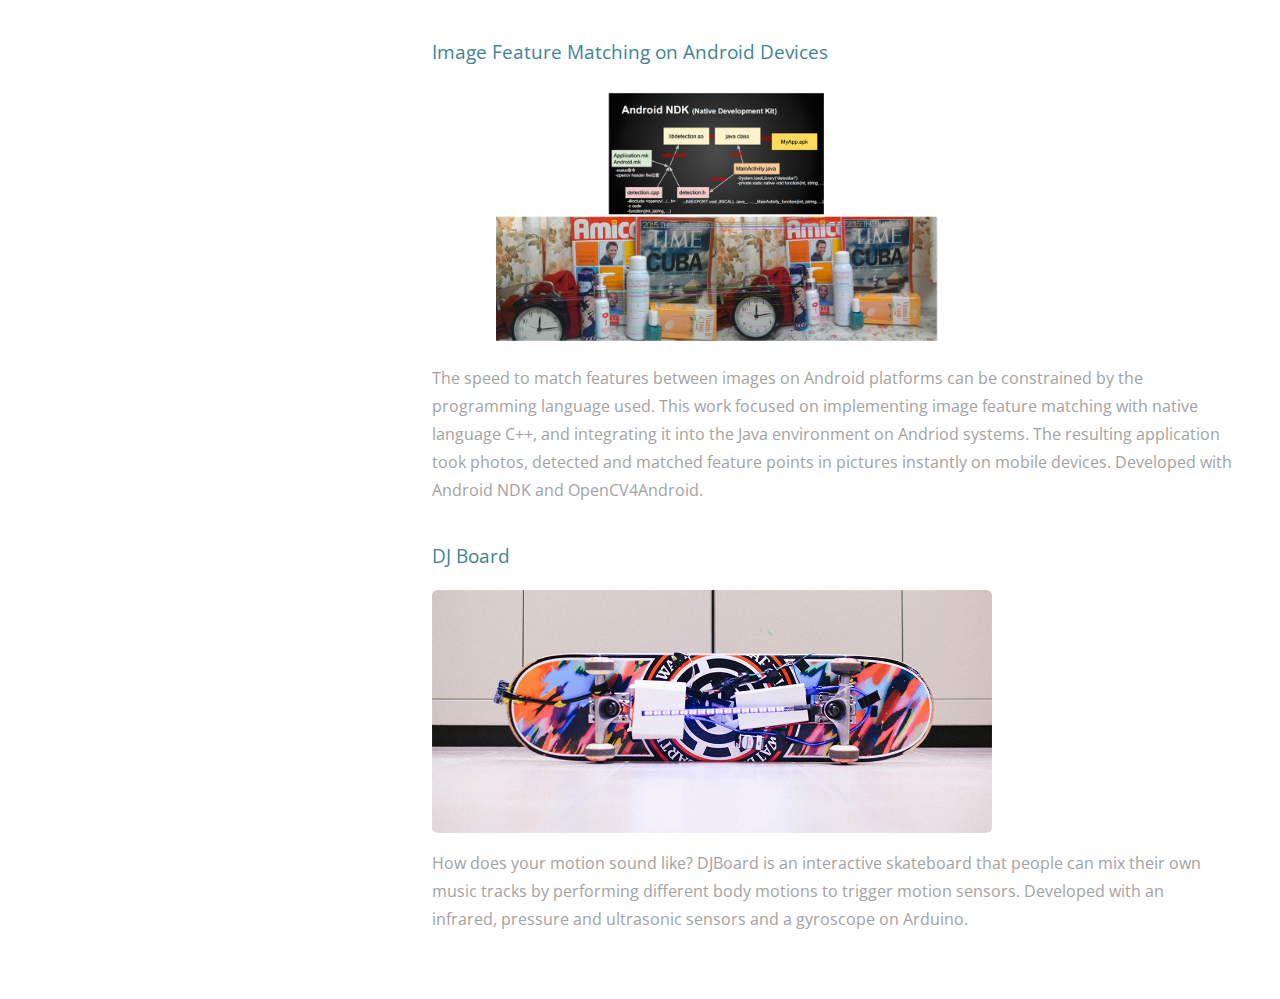
==== commit 809167e5: "." ====
--- a/index.html
+++ b/index.html
@@ -38,16 +38,16 @@
 						<header class="major">
 							<h4>Hello!</h4>
 						</header>
-						<p><strong>I'm currently an AI/ML Engineer at Verisk Analytics at Jersey City, NJ, working on Document Intelligent Information Extraction (document layout analysis, OCR, etc.) and Media Forensics/Fraud detection in images and digital documents.</strong></p>
-						<p>I received my M.S. degree in the <a href="https://www.csie.ntu.edu.tw/">Department of Computer Science</a> at <a href="https://www.ntu.edu.tw/english/index.html">National Taiwan University</a> in 2017, supervised by <a href="https://www.csie.ntu.edu.tw/~cyy/">Prof. Yung-Yu Chuang</a> and <a href="https://www.citi.sinica.edu.tw/pages/yylin/">Dr. Yen-Yu Lin</a> from <a href="https://www.sinica.edu.tw/en">Academia Sinica</a>, where I worked as a part-time research assistant. Before these, I received my B.S. degree in the Department of Computer Science at National Taiwan University.</p>
+						<p><strong>I'm currently an AI/ML Engineer at Verisk Analytics at Jersey City, NJ, working on Document Intelligent Information Extraction (document layout analysis, OCR, etc.) and Media Forensics/Fraud detection.</strong></p>
+						<p>I received my M.S. degree from the <a href="https://www.csie.ntu.edu.tw/">Department of Computer Science</a> at <a href="https://www.ntu.edu.tw/english/index.html">National Taiwan University</a> in 2017, supervised by <a href="https://www.csie.ntu.edu.tw/~cyy/">Prof. Yung-Yu Chuang</a> and <a href="https://www.citi.sinica.edu.tw/pages/yylin/">Dr. Yen-Yu Lin</a> from <a href="https://www.sinica.edu.tw/en">Academia Sinica</a>, where I worked as a part-time research assistant. Before these, I received my B.S. also from the Department of Computer Science at National Taiwan University.</p>
 					</section>
 					<section id="news">
 						<header class="major">
 							<h4>News</h4>
 						</header>
-						<p>Oct. 2019:  <strong>Relocated back to Jersey City, NJ. Continuing my journey as an AI/ML Engineer at Verisk</strong></p>
+						<p>Oct. 2019:  <strong>Back to Jersey City, NJ. Continuing my journey at Verisk</strong></p>
 						<p>Jun. 2019:  <strong>On-boarded as an AI/ML Engineer at Verisk. Relocated to Munich, Germany</strong></p>
-						<p>Mar. 2018:  <strong>Started my internship at Verisk. Relocated to Jersey City, NJ </strong></p>
+						<p>Mar. 2018:  <strong>Started my internship at Verisk.</strong></p>
 						<p>Sep. 2017:  <strong>Received Excellent Master Thesis Award from Image​ ​Processing​ ​and​ ​Pattern​ ​Recognition​ ​Society</strong></p>
 						<p>Aug. 2017:  <strong>Received M.S. in Computer Science and Information Engineering, National Taiwan University</strong></p>
 						<p>Feb. 2017:  <strong>One paper is accepted in CVPR 2017!</strong></p>
@@ -59,8 +59,7 @@
 						<h3>Deep Co-occurrence Feature Learning for Visual Object Recognition</h3><a href="cooc.html"><img src="images/illustration.png"class="image p70" alt="" /></a>
 						<p><strong>Ya-Fang Shih</strong>*, Yang-Ming Yeh* (* indicates equal contribution), Yen-Yu Lin,<br /> Ming-Fang Weng, Yi-Chang Lu, Yung-Yu Chuang<br />
 						<strong><a href="http://cvpr2017.thecvf.com/">IEEE Conference on Computer Vision and Pattern Recognition (CVPR), 2017</a></strong><br />
-						<strong><a href="https://openaccess.thecvf.com/content_cvpr_2017/papers/Shih_Deep_Co-Occurrence_Feature_CVPR_2017_paper.pdf">Paper, </a></strong>
-						<strong><a href="https://openaccess.thecvf.com/content_cvpr_2017/poster/1676_POSTER.pdf">Poster</a></strong></p>
+						<strong>Check out the <a href="https://openaccess.thecvf.com/content_cvpr_2017/papers/Shih_Deep_Co-Occurrence_Feature_CVPR_2017_paper.pdf">paper</a> and <a href="https://openaccess.thecvf.com/content_cvpr_2017/poster/1676_POSTER.pdf">poster</a></strong></p>here.
 					</section>
 					
 
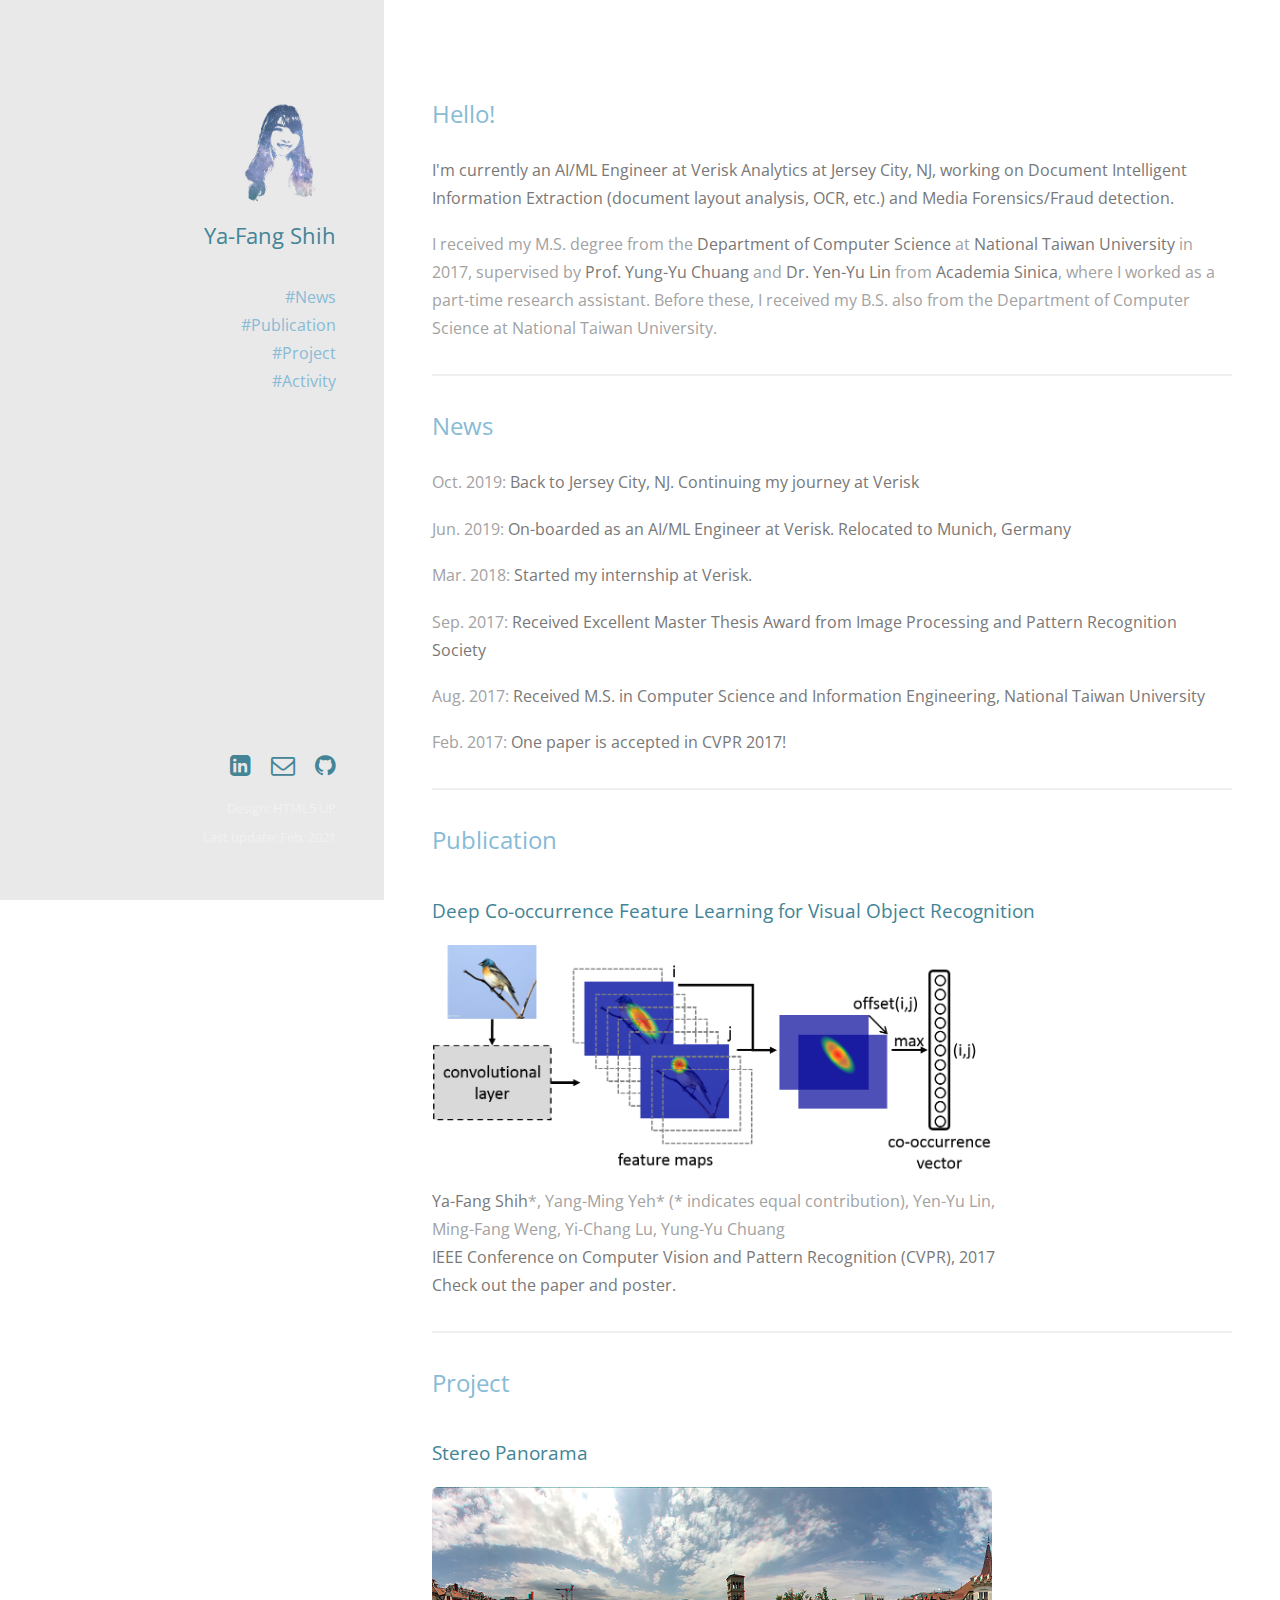
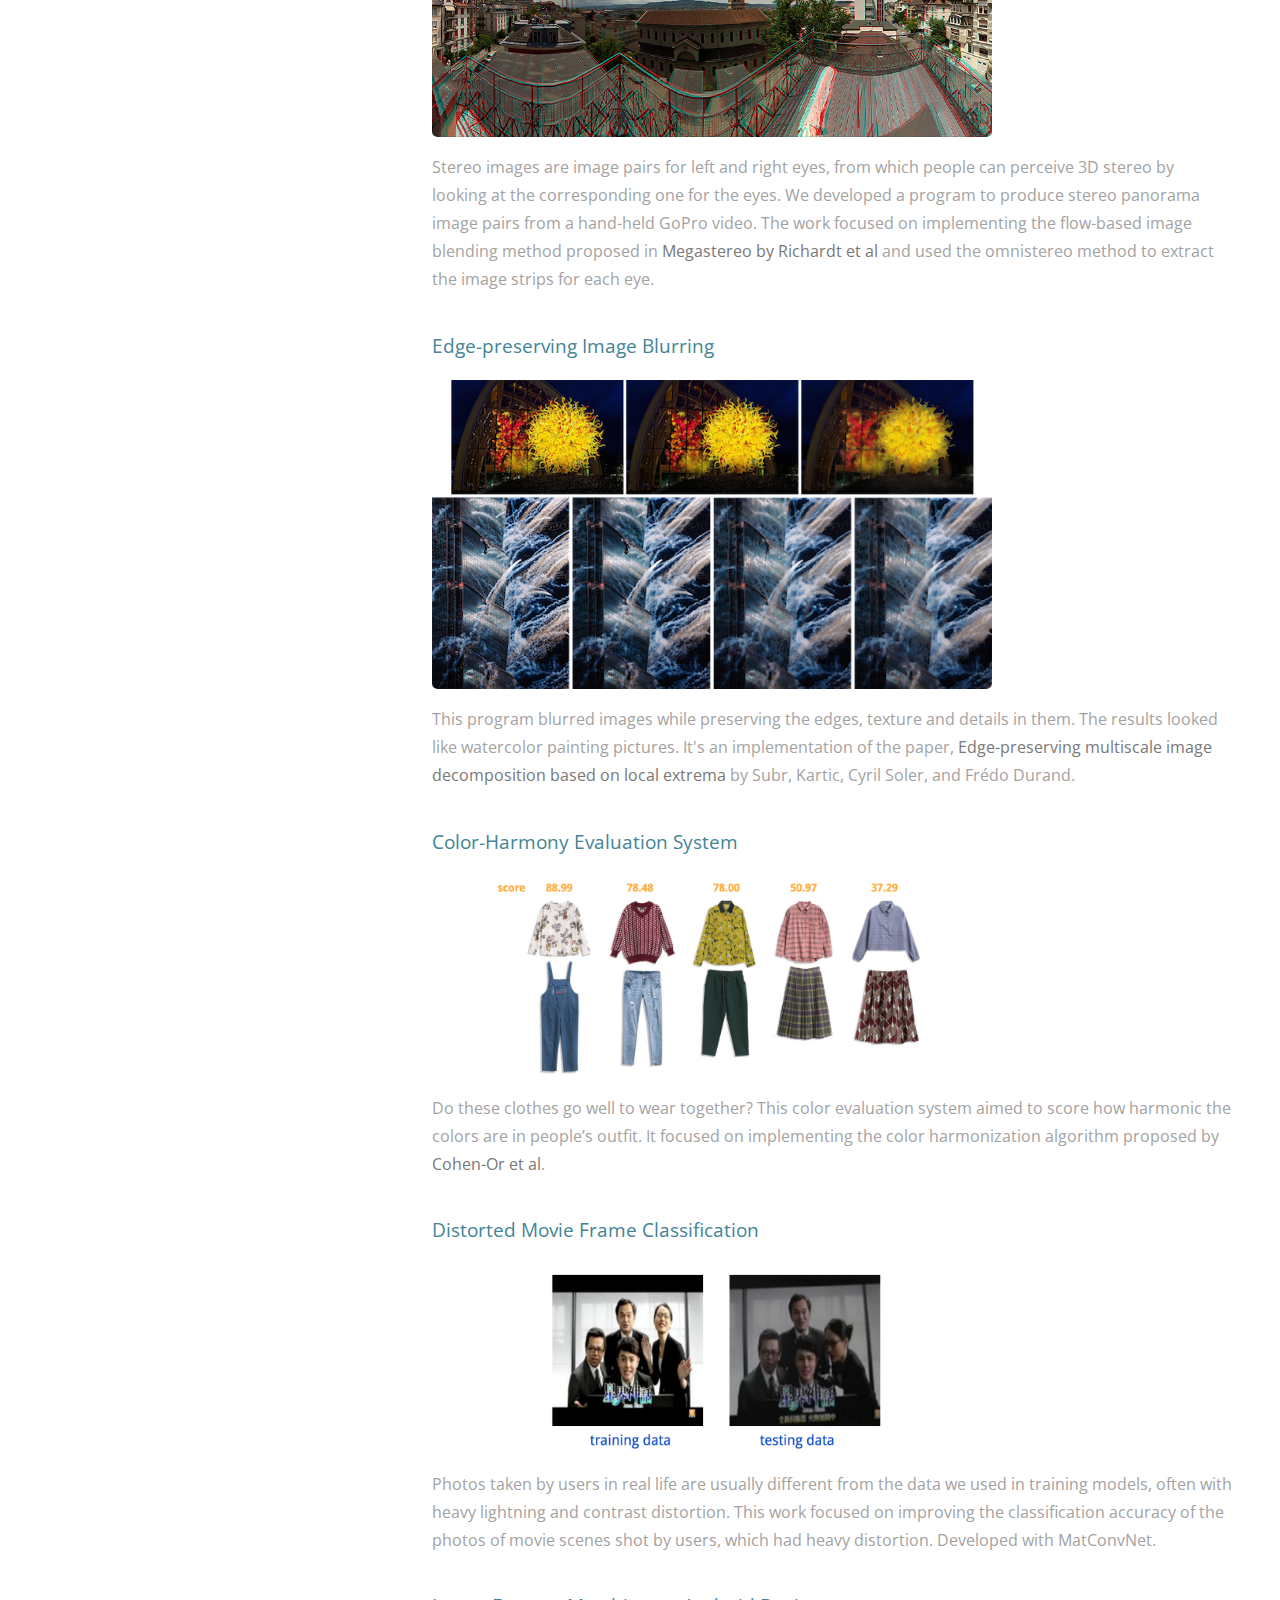
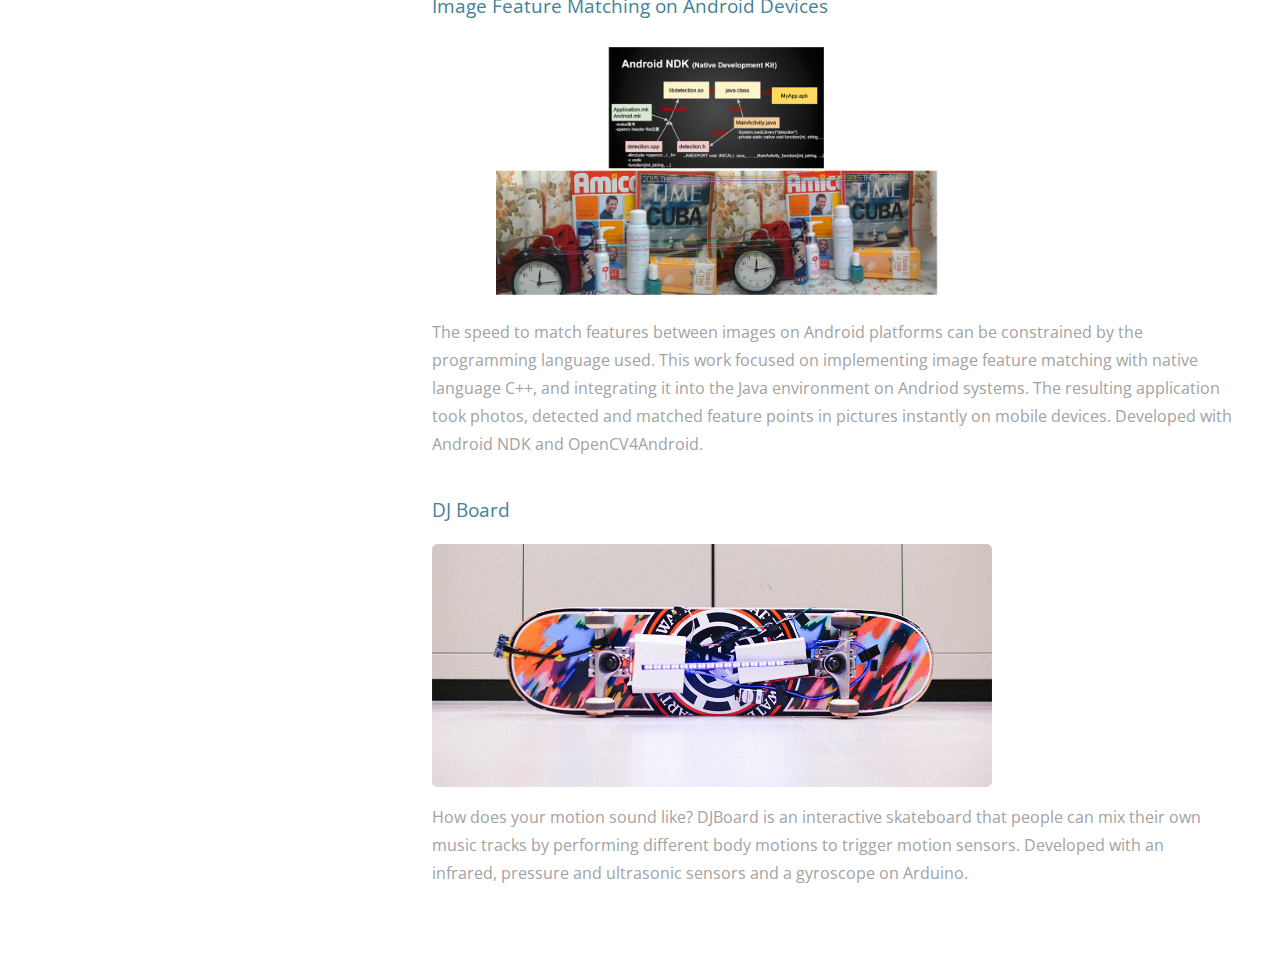
==== commit c5e3492d: "." ====
--- a/index.html
+++ b/index.html
@@ -59,7 +59,7 @@
 						<h3>Deep Co-occurrence Feature Learning for Visual Object Recognition</h3><a href="cooc.html"><img src="images/illustration.png"class="image p70" alt="" /></a>
 						<p><strong>Ya-Fang Shih</strong>*, Yang-Ming Yeh* (* indicates equal contribution), Yen-Yu Lin,<br /> Ming-Fang Weng, Yi-Chang Lu, Yung-Yu Chuang<br />
 						<strong><a href="http://cvpr2017.thecvf.com/">IEEE Conference on Computer Vision and Pattern Recognition (CVPR), 2017</a></strong><br />
-						<strong>Check out the <a href="https://openaccess.thecvf.com/content_cvpr_2017/papers/Shih_Deep_Co-Occurrence_Feature_CVPR_2017_paper.pdf">paper</a> and <a href="https://openaccess.thecvf.com/content_cvpr_2017/poster/1676_POSTER.pdf">poster</a></strong></p>here.
+						<strong>Check out the <a href="https://openaccess.thecvf.com/content_cvpr_2017/papers/Shih_Deep_Co-Occurrence_Feature_CVPR_2017_paper.pdf">paper</a> and <a href="https://openaccess.thecvf.com/content_cvpr_2017/poster/1676_POSTER.pdf">poster.</a></strong></p>
 					</section>
 					
 
